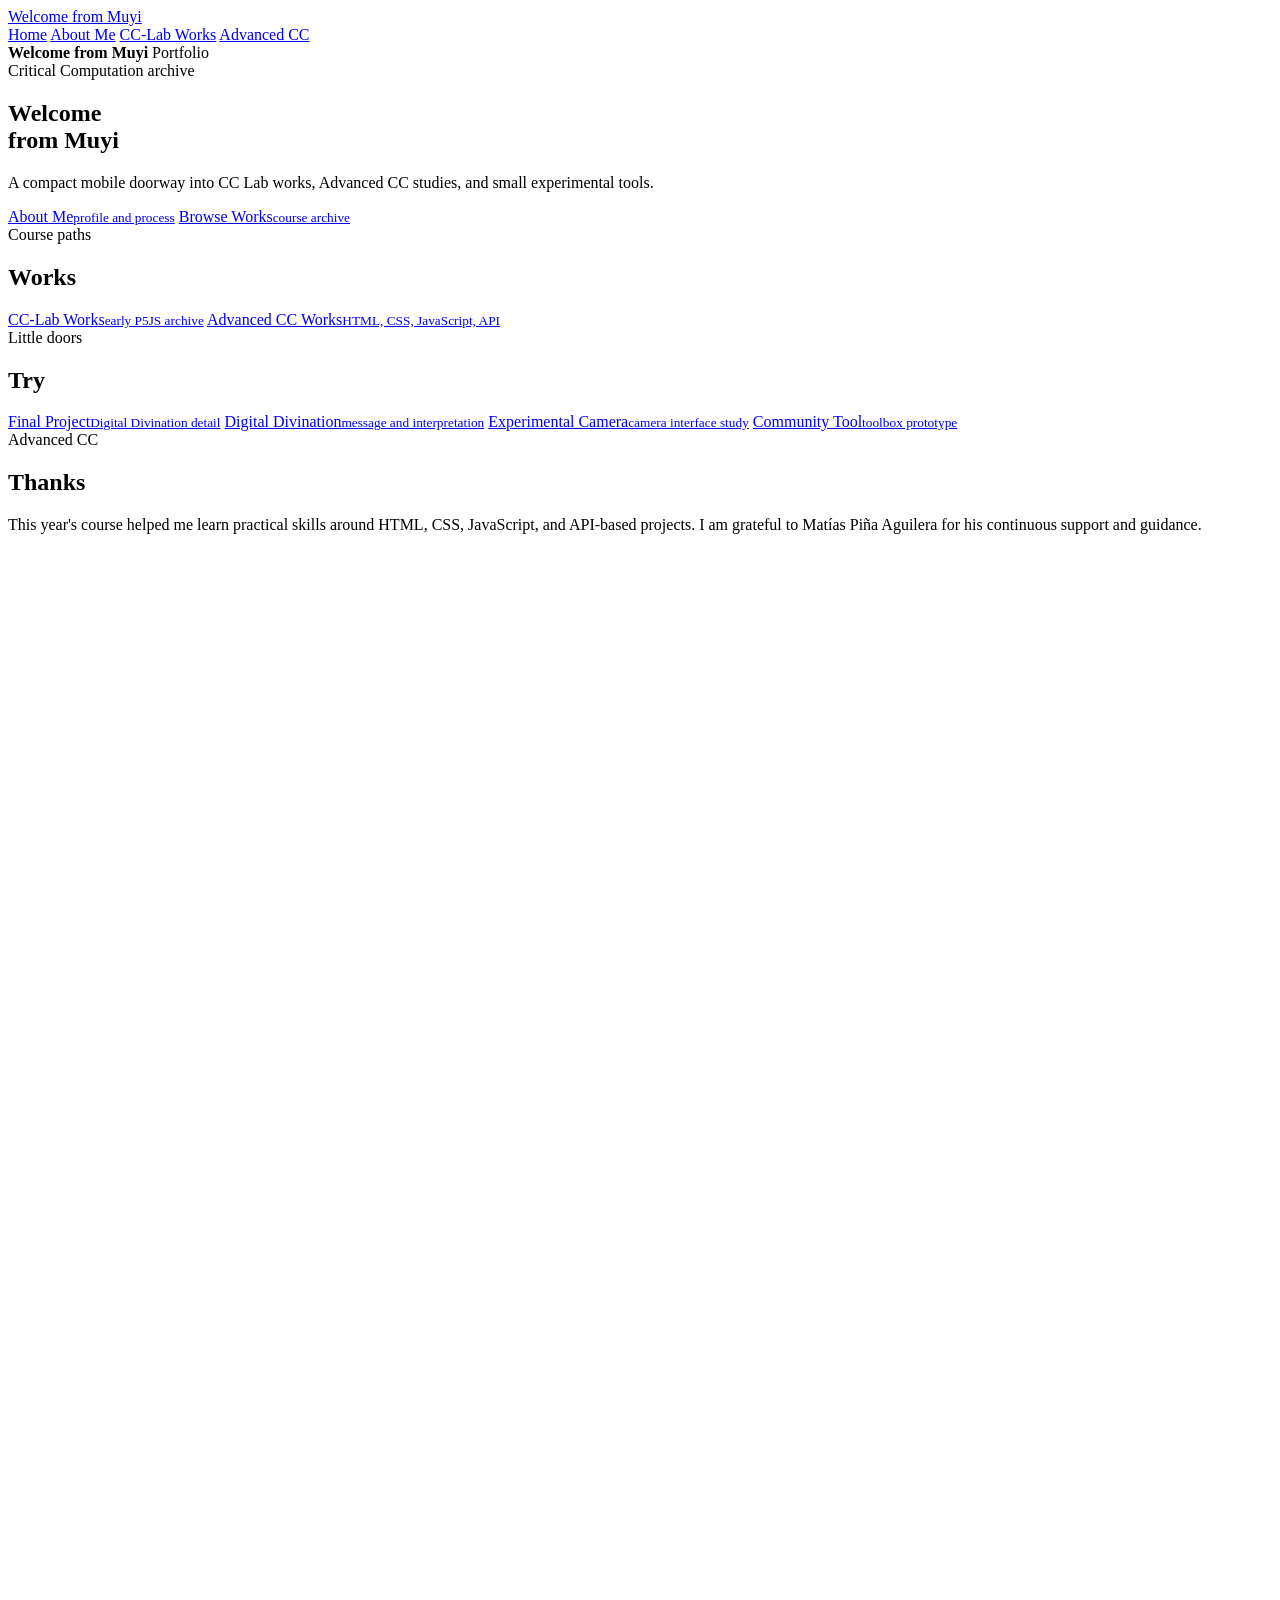
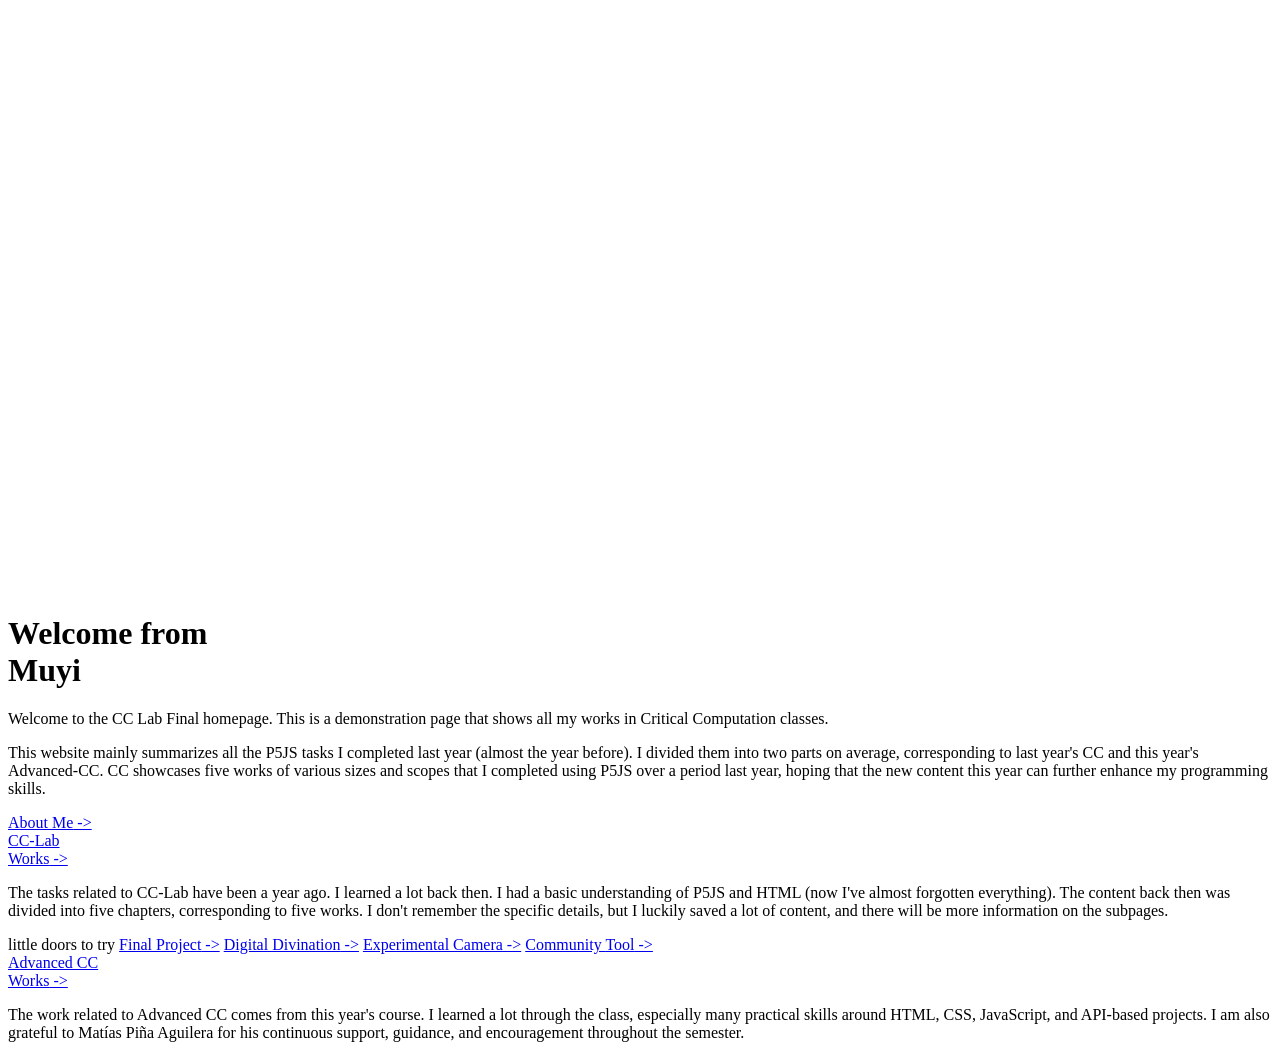
==== index.html @ 3d46e704 "Rename the site to Welcome from Muyi and add Markdown docs The portfolio is now named Welcome from M" ====
<!DOCTYPE html>
<html lang="en" class="is-loading">
<head>
    <meta charset="UTF-8">
    <meta name="viewport" content="width=device-width, initial-scale=1">
    <meta name="text-scale" content="scale">
    <link rel="preload" href="RES/BradleyHandITCTT-Bold.ttf" as="font" type="font/ttf" crossorigin>
    <title>Welcome from Muyi</title>
    <link rel="stylesheet" href="style.css">
    <script src="loading-particle.js"></script>
    <script type="speculationrules">
    {
      "prefetch": [{
        "where": {
          "and": [
            { "href_matches": "/*" },
            { "not": { "selector_matches": "[target=_blank]" } }
          ]
        },
        "eagerness": "moderate"
      }]
    }
    </script>
</head>
<body>
    <header class="topbar">
        <a class="brand" href="#">Welcome from Muyi</a>
        <nav class="nav" aria-label="Main navigation">
            <a href="#" aria-current="page">Home</a>
            <a href="About%20Me%20Page/about.html">About Me</a>
            <a href="CC-Lab%20Pages/cc-lab.html">CC-Lab Works</a>
            <a href="Advanced%20CC%20Pages/advanced-cc.html">Advanced CC</a>
        </nav>
    </header>

    <main>
    <div class="mobile-home">
        <header class="mobile-bar">
            <strong class="mobile-brand">Welcome from Muyi</strong>
            <span>Portfolio</span>
        </header>

        <div class="mobile-stack">
            <section class="mobile-panel hero">
                <div>
                    <span class="mobile-kicker">Critical Computation archive</span>
                    <h1><span class="outline">Welcome</span><br>from Muyi</h1>
                </div>
                <p>A compact mobile doorway into CC Lab works, Advanced CC studies, and small experimental tools.</p>
                <div class="mobile-actions">
                    <a class="mobile-link" href="About%20Me%20Page/about.html"><span>About Me<small>profile and process</small></span></a>
                    <a class="mobile-link" href="Advanced%20CC%20Pages/advanced-cc.html"><span>Browse Works<small>course archive</small></span></a>
                </div>
            </section>

            <section class="mobile-card">
                <span class="mobile-eyebrow">Course paths</span>
                <h2>Works</h2>
                <div class="mobile-grid">
                    <a class="mobile-link" href="CC-Lab%20Pages/cc-lab.html"><span>CC-Lab Works<small>early P5JS archive</small></span></a>
                    <a class="mobile-link" href="Advanced%20CC%20Pages/advanced-cc.html"><span>Advanced CC Works<small>HTML, CSS, JavaScript, API</small></span></a>
                </div>
            </section>

            <section class="mobile-card alt">
                <span class="mobile-eyebrow">Little doors</span>
                <h2>Try</h2>
                <div class="mobile-grid">
                    <a class="mobile-link" href="Advanced%20CC%20Pages/Digital%20Divination/digital-divination.html"><span>Final Project<small>Digital Divination detail</small></span></a>
                    <a class="mobile-link" href="Advanced%20CC%20Pages/Digital%20Divination/digital-divination.html"><span>Digital Divination<small>message and interpretation</small></span></a>
                    <a class="mobile-link" href="Advanced%20CC%20Pages/Experimental%20Camera/experimental-camera.html"><span>Experimental Camera<small>camera interface study</small></span></a>
                    <a class="mobile-link" href="Advanced%20CC%20Pages/Community%20Tool/community-tool.html"><span>Community Tool<small>toolbox prototype</small></span></a>
                </div>
            </section>

            <section class="mobile-card note">
                <span class="mobile-eyebrow">Advanced CC</span>
                <h2>Thanks</h2>
                <p>This year's course helped me learn practical skills around HTML, CSS, JavaScript, and API-based projects. I am grateful to Matías Piña Aguilera for his continuous support and guidance.</p>
            </section>
        </div>
    </div>

    <picture class="hero-art">
        <!-- The artwork is hidden on the mobile layout, so skip the download there. -->
        <source media="(max-width: 47.5em)" srcset="[data-uri]">
        <source type="image/webp" srcset="RES/Drawing-2200.webp 2200w, RES/Drawing.webp 4391w" sizes="100vw">
        <img class="drawing" src="RES/Drawing.png" alt="" width="4391" height="9639" fetchpriority="high">
    </picture>

    <div class="text1">
        <h1><span class="outline">Welcome from</span><br>Muyi</h1>
        <p>Welcome to the CC Lab Final homepage. This is a demonstration page that shows all my works in Critical Computation classes.</p>
        <p>This website mainly summarizes all the P5JS tasks I completed last year (almost the year before). I divided them into two parts on average, corresponding to last year's CC and this year's Advanced-CC. CC showcases five works of various sizes and scopes that I completed using P5JS over a period last year, hoping that the new content this year can further enhance my programming skills.</p>
        <a class="about-link text-route" href="About%20Me%20Page/about.html">About <u>Me</u> -></a>
    </div>

    <div class="text2">
        <a class="text-route" href="CC-Lab%20Pages/cc-lab.html">CC-Lab<br><u>Works</u> -></a>
        <p>The tasks related to CC-Lab have been a year ago. I learned a lot back then. I had a basic understanding of P5JS and HTML (now I've almost forgotten everything). The content back then was divided into five chapters, corresponding to five works. I don't remember the specific details, but I luckily saved a lot of content, and there will be more information on the subpages.</p>
    </div>

    <div class="quick-entry" aria-label="Quick project entries">
        <span class="quick-note">little doors to try</span>
        <a href="Advanced%20CC%20Pages/Digital%20Divination/digital-divination.html">Final <u>Project</u> -></a>
        <a href="Advanced%20CC%20Pages/Digital%20Divination/digital-divination.html">Digital <u>Divination</u> -></a>
        <a href="Advanced%20CC%20Pages/Experimental%20Camera/experimental-camera.html">Experimental <u>Camera</u> -></a>
        <a href="Advanced%20CC%20Pages/Community%20Tool/community-tool.html">Community <u>Tool</u> -></a>
    </div>

    <div class="text3">
        <a class="title text-route" href="Advanced%20CC%20Pages/advanced-cc.html">Advanced CC<br><u>Works</u> -></a>
        <p>The work related to Advanced CC comes from this year's course. I learned a lot through the class, especially many practical skills around HTML, CSS, JavaScript, and API-based projects. I am also grateful to Matías Piña Aguilera for his continuous support, guidance, and encouragement throughout the semester.</p>
    </div>

    </main>
    <script>
        (() => {
            const root = document.documentElement;
            const hero = document.querySelector(".drawing");

            // Wait for the hero artwork the browser actually picked (WebP or PNG).
            const heroReady = !hero || hero.complete
                ? Promise.resolve()
                : new Promise(resolve => {
                    hero.addEventListener("load", resolve, { once: true });
                    hero.addEventListener("error", resolve, { once: true });
                });

            const fontReady = document.fonts ? document.fonts.ready.catch(() => {}) : Promise.resolve();
            const pageReady = new Promise(resolve => {
                if (document.readyState === "complete") {
                    resolve();
                } else {
                    window.addEventListener("load", resolve, { once: true });
                }
            });
            const minimumHold = new Promise(resolve => setTimeout(resolve, 1200));
            const maxHold = new Promise(resolve => setTimeout(resolve, 4200));
            const ready = Promise.all([heroReady, fontReady, pageReady, minimumHold]);

            Promise.race([ready, maxHold]).then(() => {
                requestAnimationFrame(() => {
                    if (window.finishLoadingScreen) {
                        window.finishLoadingScreen();
                    } else {
                        root.classList.remove("is-loading");
                        root.classList.add("is-ready");
                    }
                });
            });

        })();
    </script>
</body>
</html>
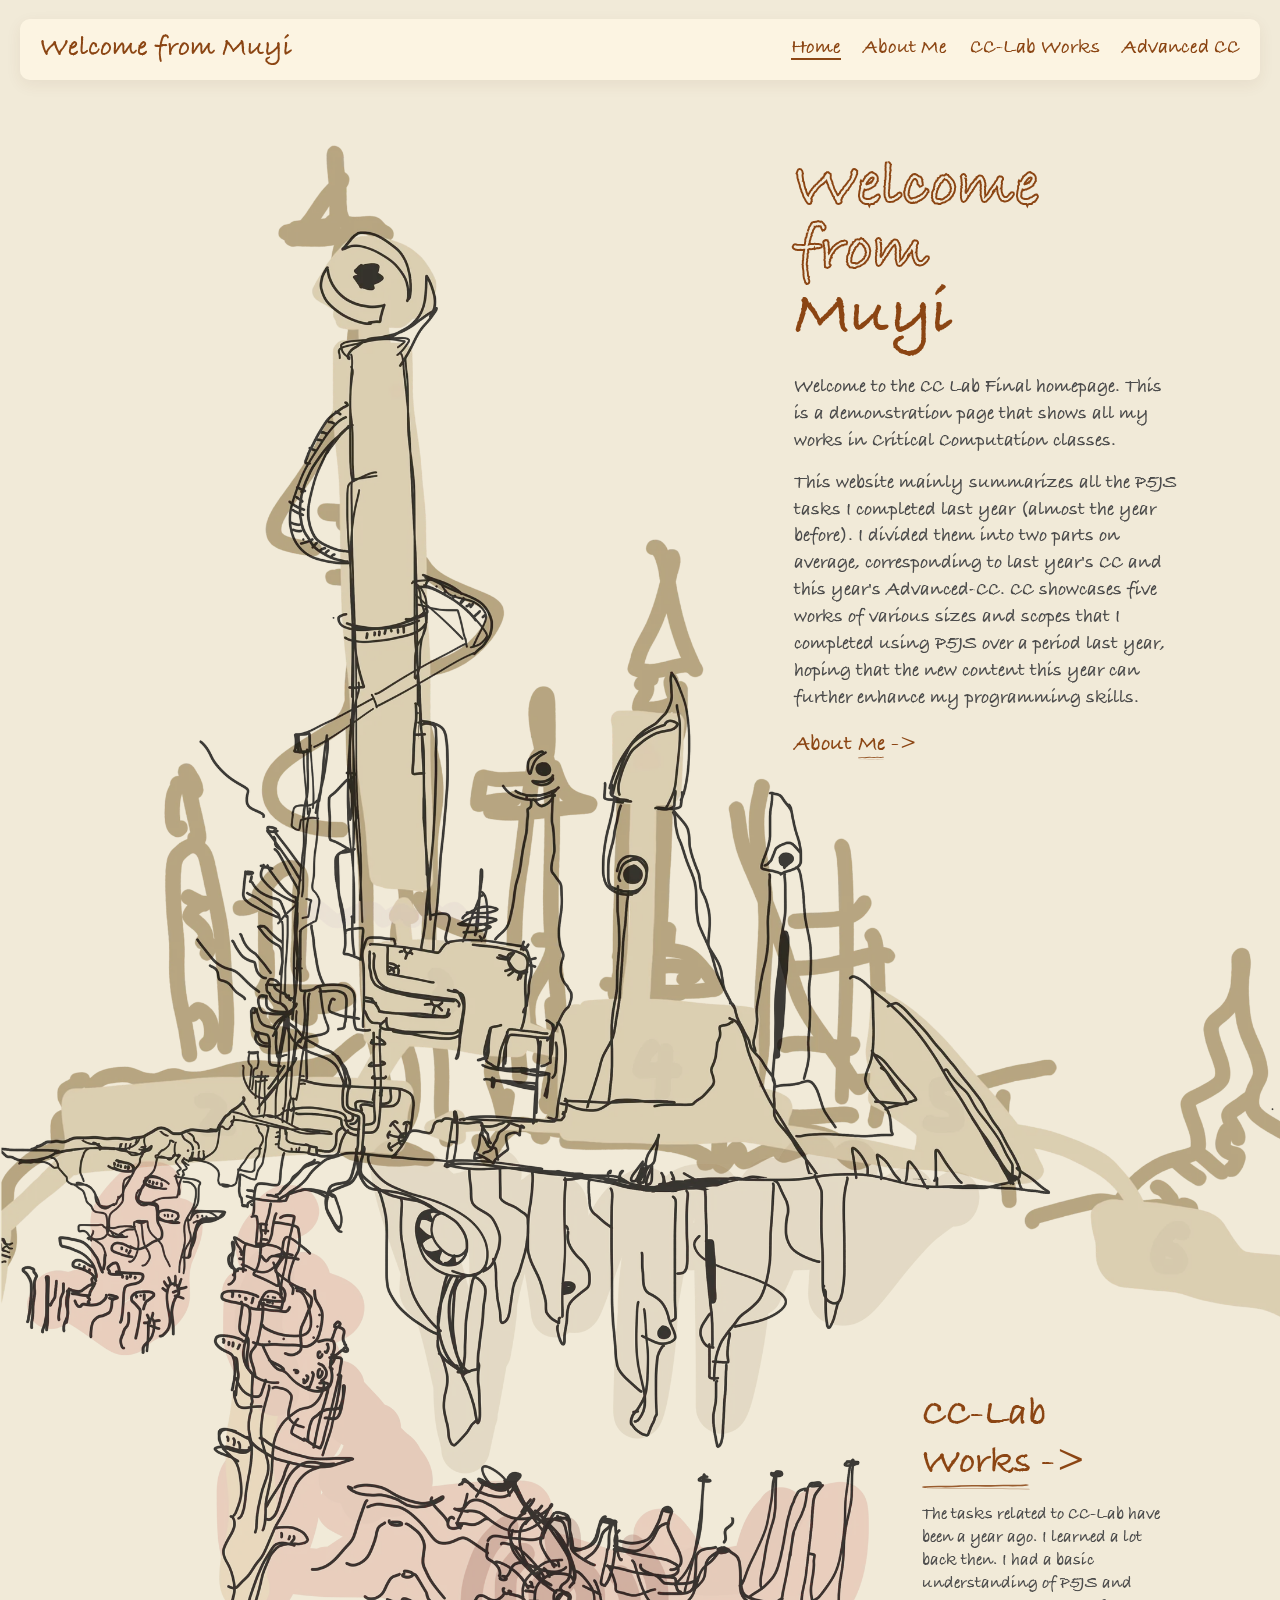
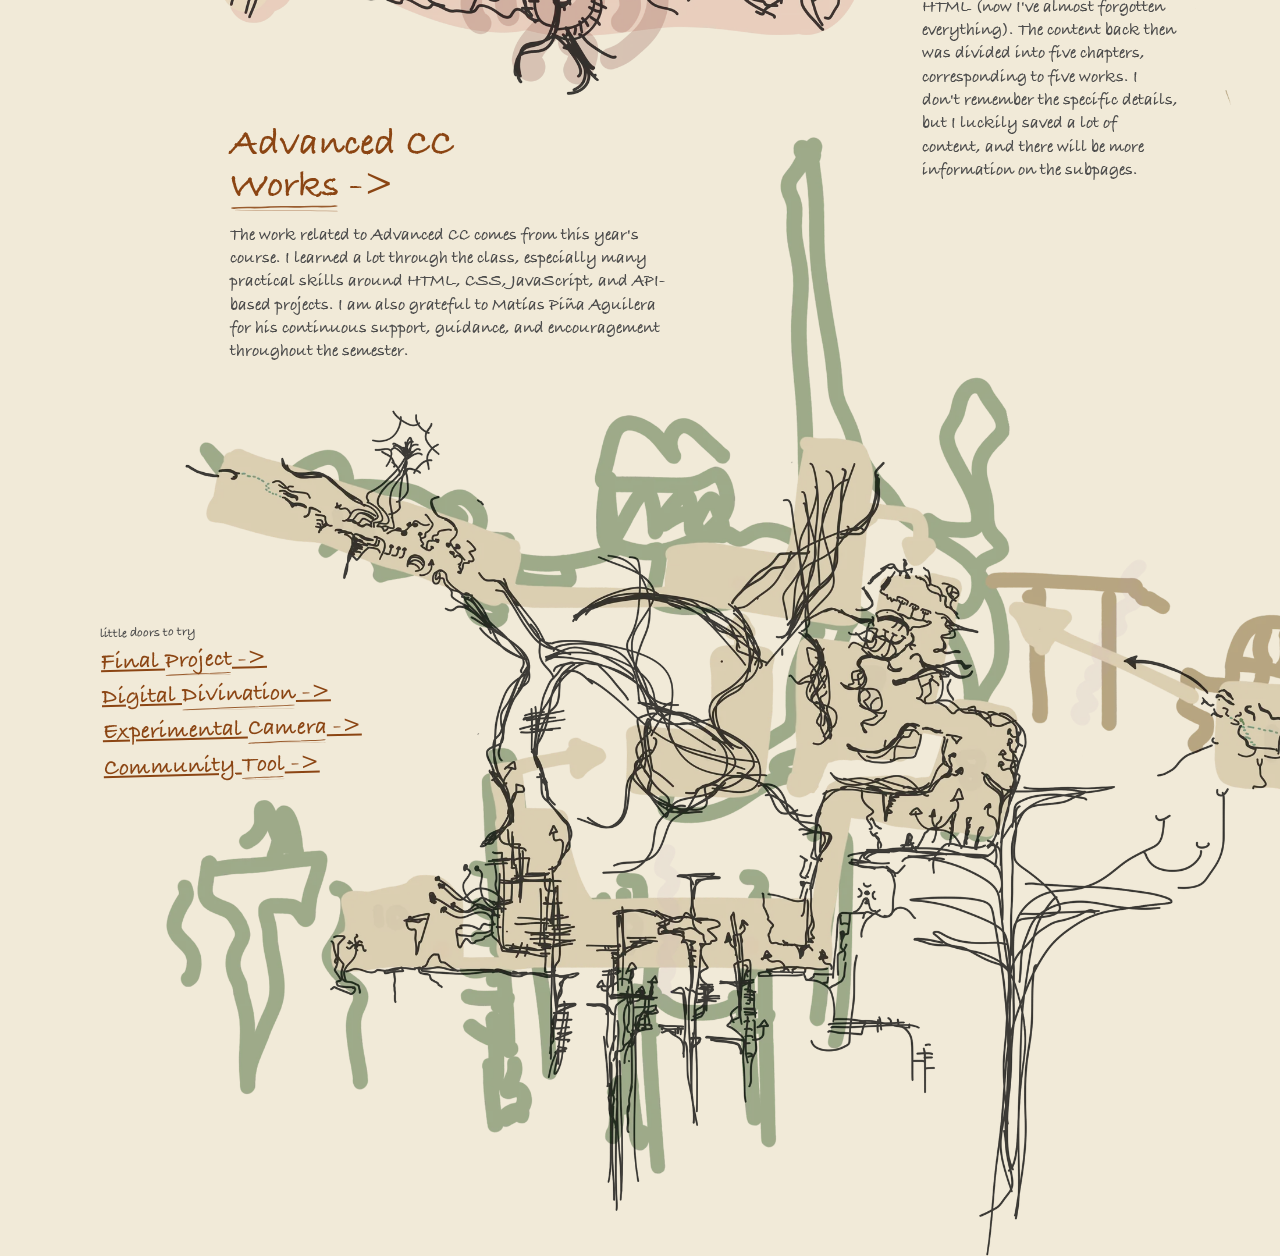
==== commit 465f141d: "Group shared assets and merge duplicated styles and scripts - Move fonts, images, the loader and hom" ====
--- a/index.html
+++ b/index.html
@@ -4,10 +4,10 @@
     <meta charset="UTF-8">
     <meta name="viewport" content="width=device-width, initial-scale=1">
     <meta name="text-scale" content="scale">
-    <link rel="preload" href="RES/BradleyHandITCTT-Bold.ttf" as="font" type="font/ttf" crossorigin>
+    <link rel="preload" href="assets/fonts/BradleyHandITCTT-Bold.ttf" as="font" type="font/ttf" crossorigin>
     <title>Welcome from Muyi</title>
-    <link rel="stylesheet" href="style.css">
-    <script src="loading-particle.js"></script>
+    <link rel="stylesheet" href="assets/css/home.css">
+    <script src="assets/js/loader.js"></script>
     <script type="speculationrules">
     {
       "prefetch": [{
@@ -84,8 +84,8 @@
     <picture class="hero-art">
         <!-- The artwork is hidden on the mobile layout, so skip the download there. -->
         <source media="(max-width: 47.5em)" srcset="[data-uri]">
-        <source type="image/webp" srcset="RES/Drawing-2200.webp 2200w, RES/Drawing.webp 4391w" sizes="100vw">
-        <img class="drawing" src="RES/Drawing.png" alt="" width="4391" height="9639" fetchpriority="high">
+        <source type="image/webp" srcset="assets/images/drawing-2200.webp 2200w, assets/images/drawing.webp 4391w" sizes="100vw">
+        <img class="drawing" src="assets/images/drawing.png" alt="" width="4391" height="9639" fetchpriority="high">
     </picture>
 
     <div class="text1">
@@ -114,43 +114,5 @@
     </div>
 
     </main>
-    <script>
-        (() => {
-            const root = document.documentElement;
-            const hero = document.querySelector(".drawing");
-
-            // Wait for the hero artwork the browser actually picked (WebP or PNG).
-            const heroReady = !hero || hero.complete
-                ? Promise.resolve()
-                : new Promise(resolve => {
-                    hero.addEventListener("load", resolve, { once: true });
-                    hero.addEventListener("error", resolve, { once: true });
-                });
-
-            const fontReady = document.fonts ? document.fonts.ready.catch(() => {}) : Promise.resolve();
-            const pageReady = new Promise(resolve => {
-                if (document.readyState === "complete") {
-                    resolve();
-                } else {
-                    window.addEventListener("load", resolve, { once: true });
-                }
-            });
-            const minimumHold = new Promise(resolve => setTimeout(resolve, 1200));
-            const maxHold = new Promise(resolve => setTimeout(resolve, 4200));
-            const ready = Promise.all([heroReady, fontReady, pageReady, minimumHold]);
-
-            Promise.race([ready, maxHold]).then(() => {
-                requestAnimationFrame(() => {
-                    if (window.finishLoadingScreen) {
-                        window.finishLoadingScreen();
-                    } else {
-                        root.classList.remove("is-loading");
-                        root.classList.add("is-ready");
-                    }
-                });
-            });
-
-        })();
-    </script>
 </body>
 </html>
--- a/assets/css/home.css
+++ b/assets/css/home.css
@@ -0,0 +1,521 @@
+@font-face { font-family: 'Bradley Hand'; src: url('../fonts/BradleyHandITCTT-Bold.ttf'); }
+
+* { box-sizing: border-box; }
+
+html {
+    background: #f1ead8;
+}
+
+html.is-loading { background: #f1ead8; }
+
+html.is-loading::before {
+    content: none;
+    position: fixed;
+    inset: 0;
+    z-index: 9998;
+    background: transparent;
+    pointer-events: none;
+}
+
+html.is-loading::after {
+    content: none;
+    position: fixed;
+    left: 50%;
+    top: 50%;
+    z-index: 9999;
+    transform: translate(-50%, -50%);
+    color: #8B4513;
+    font: 18px ui-monospace, SFMono-Regular, Menlo, Consolas, monospace;
+}
+
+:root { --top-space: clamp(42px, 3.6vw, 64px); }
+
+body {
+    position: relative;
+    margin: 0;
+    font-family: 'Bradley Hand', cursive;
+    font-size-adjust: from-font;
+    overflow-wrap: anywhere;
+    background: transparent;
+    color: #4a4a4a;
+}
+
+html.is-loading body {
+    overflow: hidden;
+    visibility: visible;
+    opacity: 1;
+    transform: none;
+    animation: none;
+}
+
+.topbar {
+    position: fixed;
+    top: clamp(16px, 2.083vh, 28px);
+    left: 50%;
+    z-index: 10;
+    width: calc(100% - clamp(32px, 3.125vw, 96px));
+    min-height: clamp(52px, 6.77vh, 76px);
+    transform: translateX(-50%);
+    display: flex;
+    align-items: center;
+    justify-content: space-between;
+    gap: clamp(18px, 1.76vw, 34px);
+    padding: clamp(10px, 1.3vh, 18px) clamp(16px, 1.56vw, 32px);
+    border-radius: clamp(8px, 0.78vw, 14px);
+    background: rgba(255, 248, 229, 0.76);
+    box-shadow: 0 clamp(4px, 0.52vh, 8px) clamp(14px, 1.82vh, 24px) rgba(95, 58, 25, 0.07);
+    backdrop-filter: blur(8px);
+    opacity: 0;
+    animation: layerInTop 700ms ease-out 950ms forwards;
+}
+
+.topbar .brand,
+.topbar .nav a,
+.topbar .nav button {
+    display: block;
+    margin: 0;
+    padding: 0;
+    border: 0;
+    color: #8B4513;
+    background: none;
+    font: inherit;
+    line-height: 1;
+    text-align: left;
+    text-decoration: none;
+    white-space: nowrap;
+    cursor: pointer;
+}
+
+.topbar .brand { font-size: clamp(1.375rem, 2.15vw, 2.25rem); }
+
+.topbar .nav {
+    display: flex;
+    justify-content: flex-end;
+    align-items: center;
+    gap: clamp(18px, 1.76vw, 34px);
+    min-width: 0;
+}
+
+.topbar .nav a,
+.topbar .nav button { font-size: clamp(1rem, 1.56vw, 1.625rem); }
+
+.topbar .nav a,
+.topbar .nav button {
+    background-image: linear-gradient(currentColor, currentColor);
+    background-repeat: no-repeat;
+    background-position: 100% 100%;
+    background-size: 0% 0.1em;
+    padding-bottom: 0.08em;
+    transition: background-size 320ms cubic-bezier(0.22, 0.61, 0.36, 1);
+}
+
+.topbar .nav a[aria-current="page"],
+.topbar .nav a:hover,
+.topbar .nav button:hover,
+.topbar .nav a:focus-visible,
+.topbar .nav button:focus-visible {
+    background-position: 0 100%;
+    background-size: 100% 0.1em;
+}
+
+.hero-art { display: contents; }
+
+.drawing {
+    position: relative;
+    height: auto;
+    z-index: 1;
+    display: block;
+    width: 100%;
+    margin-top: var(--top-space);
+    mix-blend-mode: multiply;
+    opacity: 0;
+    transform: translateY(18px);
+    animation: layerIn 900ms ease-out 180ms forwards;
+}
+
+.text1,
+.text2,
+.text3,
+.quick-entry {
+    position: absolute;
+    z-index: 2;
+    background: transparent;
+    box-shadow: none;
+    opacity: 0;
+    transform: translateY(12px);
+    animation: layerIn 720ms ease-out 780ms forwards;
+}
+
+.text1 { top: calc(var(--top-space) + 5vw); right: 8%; width: 30%; }
+.text2 { top: 105vw; right: 8%; width: 20%; }
+.text3 { top: 131vw; left: 18%; width: 34%; }
+.quick-entry { top: 170vw; left: 8%; width: 25%; transform: rotate(-1.5deg) translateY(12px); }
+
+html.is-loading .topbar,
+html.is-loading .drawing,
+html.is-loading .text1,
+html.is-loading .text2,
+html.is-loading .text3,
+html.is-loading .quick-entry {
+    visibility: hidden;
+    opacity: 0;
+    animation: none;
+}
+
+h1 {
+    margin: 0 0 2vw 0;
+    color: #8B4513;
+    font-size: clamp(2.4rem, 5vw, 6rem);
+    line-height: 1;
+    font-weight: 700;
+}
+
+.outline {
+    color: transparent;
+    -webkit-text-stroke: 0.15vw #8B4513;
+    text-stroke: 0.15vw #8B4513;
+}
+
+p {
+    margin: 0 0 1.2vw 0;
+    color: #4a4a4a;
+    font-size: clamp(0.72rem, 1.5vw, 1.8rem);
+    line-height: 1.4;
+}
+
+.text-route {
+    display: block;
+    margin: 0 0 1.2vw 0;
+    padding: 0;
+    border: 0;
+    background: none;
+    color: #8B4513;
+    font: inherit;
+    font-size: clamp(1.44rem, 3vw, 3.6rem);
+    line-height: normal;
+    text-align: left;
+    text-decoration: none;
+    cursor: pointer;
+}
+
+.text2 a,
+.text2 .text-route { font-size: clamp(1.44rem, 3vw, 3.6rem); }
+.text2 p,
+.text3 p { font-size: clamp(0.624rem, 1.3vw, 1.56rem); }
+
+.title {
+    display: block;
+    margin: 0 0 1.2vw 0;
+    color: #8B4513;
+    font-size: clamp(1.44rem, 3vw, 3.6rem);
+    line-height: 1.1;
+}
+
+.about-link {
+    margin-top: 1.5vw;
+    font-size: clamp(0.816rem, 1.7vw, 2.04rem);
+}
+
+.text-route u,
+.quick-entry u {
+    position: relative;
+    display: inline-block;
+    padding-bottom: 0.03em;
+    text-decoration: none;
+    border-bottom: 0;
+}
+
+.text-route u::before,
+.text-route u::after,
+.quick-entry u::before,
+.quick-entry u::after {
+    content: "";
+    position: absolute;
+    pointer-events: none;
+    background: currentColor;
+    -webkit-mask-repeat: no-repeat;
+    -webkit-mask-position: center;
+    -webkit-mask-size: 100% 100%;
+    mask-repeat: no-repeat;
+    mask-position: center;
+    mask-size: 100% 100%;
+    transform-origin: left center;
+}
+
+.text-route u::before,
+.quick-entry u::before {
+    left: 0.02em;
+    right: 0.02em;
+    bottom: -0.05em;
+    height: 0.14em;
+    opacity: 0.86;
+    transform: rotate(-0.8deg);
+    -webkit-mask-image: url("data:image/svg+xml,%3Csvg viewBox='0 0 120 24' preserveAspectRatio='none' xmlns='http://www.w3.org/2000/svg'%3E%3Cpath d='M4 15 C16 10 27 17 40 13 C54 9 68 15 82 13 C94 11 106 17 116 12' fill='none' stroke='black' stroke-width='7.5' stroke-linecap='round' stroke-linejoin='round'/%3E%3C/svg%3E");
+    mask-image: url("data:image/svg+xml,%3Csvg viewBox='0 0 120 24' preserveAspectRatio='none' xmlns='http://www.w3.org/2000/svg'%3E%3Cpath d='M4 15 C16 10 27 17 40 13 C54 9 68 15 82 13 C94 11 106 17 116 12' fill='none' stroke='black' stroke-width='7.5' stroke-linecap='round' stroke-linejoin='round'/%3E%3C/svg%3E");
+}
+
+.text-route u::after,
+.quick-entry u::after {
+    left: 0.08em;
+    right: 0;
+    bottom: -0.08em;
+    height: 0.1em;
+    opacity: 0.42;
+    transform: rotate(0.45deg) scaleY(0.72);
+    -webkit-mask-image: url("data:image/svg+xml,%3Csvg viewBox='0 0 120 24' preserveAspectRatio='none' xmlns='http://www.w3.org/2000/svg'%3E%3Cpath d='M5 12 C21 16 33 11 47 14 C61 17 73 10 88 13 C101 16 111 12 116 15' fill='none' stroke='black' stroke-width='5.8' stroke-linecap='round' stroke-linejoin='round'/%3E%3C/svg%3E");
+    mask-image: url("data:image/svg+xml,%3Csvg viewBox='0 0 120 24' preserveAspectRatio='none' xmlns='http://www.w3.org/2000/svg'%3E%3Cpath d='M5 12 C21 16 33 11 47 14 C61 17 73 10 88 13 C101 16 111 12 116 15' fill='none' stroke='black' stroke-width='5.8' stroke-linecap='round' stroke-linejoin='round'/%3E%3C/svg%3E");
+}
+
+.quick-note {
+    display: block;
+    margin: 0 0 0.7vw 0;
+    color: #4a4a4a;
+    font-size: clamp(0.504rem, 1.05vw, 1.26rem);
+    line-height: 1.2;
+}
+
+.quick-entry a {
+    display: block;
+    margin: 0 0 0.75vw 0;
+    padding: 0;
+    border: 0;
+    background: none;
+    color: #8B4513;
+    font: inherit;
+    font-size: clamp(0.888rem, 1.85vw, 2.22rem);
+    line-height: 1.05;
+    text-align: left;
+    cursor: pointer;
+}
+
+.mobile-home { display: none; }
+
+@keyframes layerIn {
+    from { opacity: 0; transform: translateY(18px); }
+    to { opacity: 1; transform: translateY(0); }
+}
+
+@keyframes layerInTop {
+    from { opacity: 0; transform: translate(-50%, -12px); }
+    to { opacity: 1; transform: translate(-50%, 0); }
+}
+
+@media (prefers-reduced-motion: reduce) {
+    .topbar,
+    .drawing,
+    .text1,
+    .text2,
+    .text3,
+    .quick-entry,
+    .mobile-home {
+        opacity: 1;
+        transform: none;
+        animation: none;
+    }
+
+    .topbar { transform: translateX(-50%); }
+}
+
+@media (max-width: 47.5em) {
+    :root {
+        --mobile-ink: #2f2b27;
+        --mobile-muted: #6d655d;
+        --mobile-line: rgba(62, 44, 30, 0.16);
+        --mobile-paper: rgba(255, 252, 242, 0.8);
+        --mobile-rust: #8B4513;
+        --mobile-green: #68775f;
+        --mobile-blue: #526d80;
+    }
+
+    html {
+        background-size: 165% auto;
+    }
+
+    .topbar,
+    .drawing,
+    .text1,
+    .text2,
+    .text3,
+    .quick-entry { display: none; }
+
+    .mobile-home {
+        display: block;
+        min-height: 100dvh;
+        padding: 14px 14px 32px;
+        color: var(--mobile-ink);
+        opacity: 0;
+        transform: translateY(18px);
+        animation: layerIn 720ms ease-out 260ms forwards;
+    }
+
+    html.is-loading .mobile-home {
+        visibility: hidden;
+        opacity: 0;
+        animation: none;
+    }
+
+    .mobile-bar {
+        position: sticky;
+        top: 10px;
+        z-index: 6;
+        display: grid;
+        grid-template-columns: 1fr auto;
+        align-items: center;
+        gap: 12px;
+        min-height: 54px;
+        margin-bottom: 14px;
+        padding: 10px 12px;
+        border: 1px solid rgba(139, 69, 19, 0.22);
+        border-radius: 8px;
+        background: rgba(255, 250, 238, 0.84);
+        box-shadow: 0 8px 28px rgba(80, 50, 22, 0.12);
+        backdrop-filter: blur(10px);
+    }
+
+    .mobile-brand {
+        margin: 0;
+        color: var(--mobile-rust);
+        font-size: 1.5rem;
+        line-height: 1;
+        white-space: nowrap;
+    }
+
+    .mobile-bar span,
+    .mobile-link small,
+    .mobile-kicker,
+    .mobile-eyebrow {
+        font-family: ui-monospace, SFMono-Regular, Menlo, Consolas, monospace;
+        text-transform: uppercase;
+    }
+
+    .mobile-bar span {
+        color: var(--mobile-muted);
+        font-size: 0.6875rem;
+        line-height: 1;
+    }
+
+    .mobile-stack {
+        display: grid;
+        gap: 14px;
+    }
+
+    .mobile-panel,
+    .mobile-card {
+        border: 1px solid var(--mobile-line);
+        border-radius: 8px;
+        background: var(--mobile-paper);
+        box-shadow: 0 16px 42px rgba(65, 47, 30, 0.12);
+        backdrop-filter: blur(8px);
+    }
+
+    .mobile-panel {
+        display: grid;
+        gap: 18px;
+        padding: 20px;
+    }
+
+    .mobile-panel.hero {
+        min-height: 410px;
+        align-content: space-between;
+    }
+
+    .mobile-home h1 {
+        margin: 0;
+        color: var(--mobile-rust);
+        font-size: clamp(3.75rem, 18vw, 5.75rem);
+        line-height: 0.86;
+    }
+
+    .mobile-home .outline {
+        color: transparent;
+        -webkit-text-stroke: 1.1px var(--mobile-rust);
+        text-stroke: 1.1px var(--mobile-rust);
+    }
+
+    .mobile-home p {
+        margin: 0;
+        color: var(--mobile-muted);
+        font-size: 1.0625rem;
+        line-height: 1.42;
+    }
+
+    .mobile-kicker,
+    .mobile-eyebrow {
+        color: var(--mobile-blue);
+        font-size: 0.6875rem;
+        line-height: 1.2;
+    }
+
+    .mobile-actions,
+    .mobile-grid {
+        display: grid;
+        gap: 10px;
+    }
+
+    .mobile-link {
+        display: grid;
+        grid-template-columns: 1fr auto;
+        align-items: center;
+        gap: 12px;
+        min-height: 58px;
+        margin: 0;
+        padding: 12px 13px;
+        border: 1px solid var(--mobile-line);
+        border-radius: 8px;
+        background: rgba(255, 255, 255, 0.36);
+        color: var(--mobile-rust);
+        font: inherit;
+        font-size: 1.5rem;
+        line-height: 1;
+        text-align: left;
+        text-decoration: none;
+        cursor: pointer;
+    }
+
+    .mobile-link small {
+        display: block;
+        margin-top: 5px;
+        color: var(--mobile-muted);
+        font-size: 0.625rem;
+        line-height: 1.2;
+    }
+
+    .mobile-link::after {
+        content: "->";
+        color: currentColor;
+        font-size: 1.25rem;
+    }
+
+    .mobile-card {
+        display: grid;
+        gap: 12px;
+        padding: 16px;
+    }
+
+    .mobile-card h2 {
+        margin: 0;
+        color: var(--mobile-rust);
+        font-size: 2.125rem;
+        line-height: 1;
+    }
+
+    .mobile-card p { font-size: 1rem; }
+    .mobile-card.alt h2 { color: var(--mobile-green); }
+    .mobile-card.note { border-color: rgba(82, 109, 128, 0.2); }
+    .mobile-card.note h2 { color: var(--mobile-blue); }
+}
+
+h1,
+h2,
+h3 { text-wrap: balance; }
+
+p { text-wrap: pretty; }
+
+@media (prefers-reduced-motion: reduce) {
+    .topbar .nav a,
+    .topbar .nav button,
+    .card h2 a,
+    .card h2 button,
+    .card h3 a,
+    .sketch-load { transition: none; }
+}
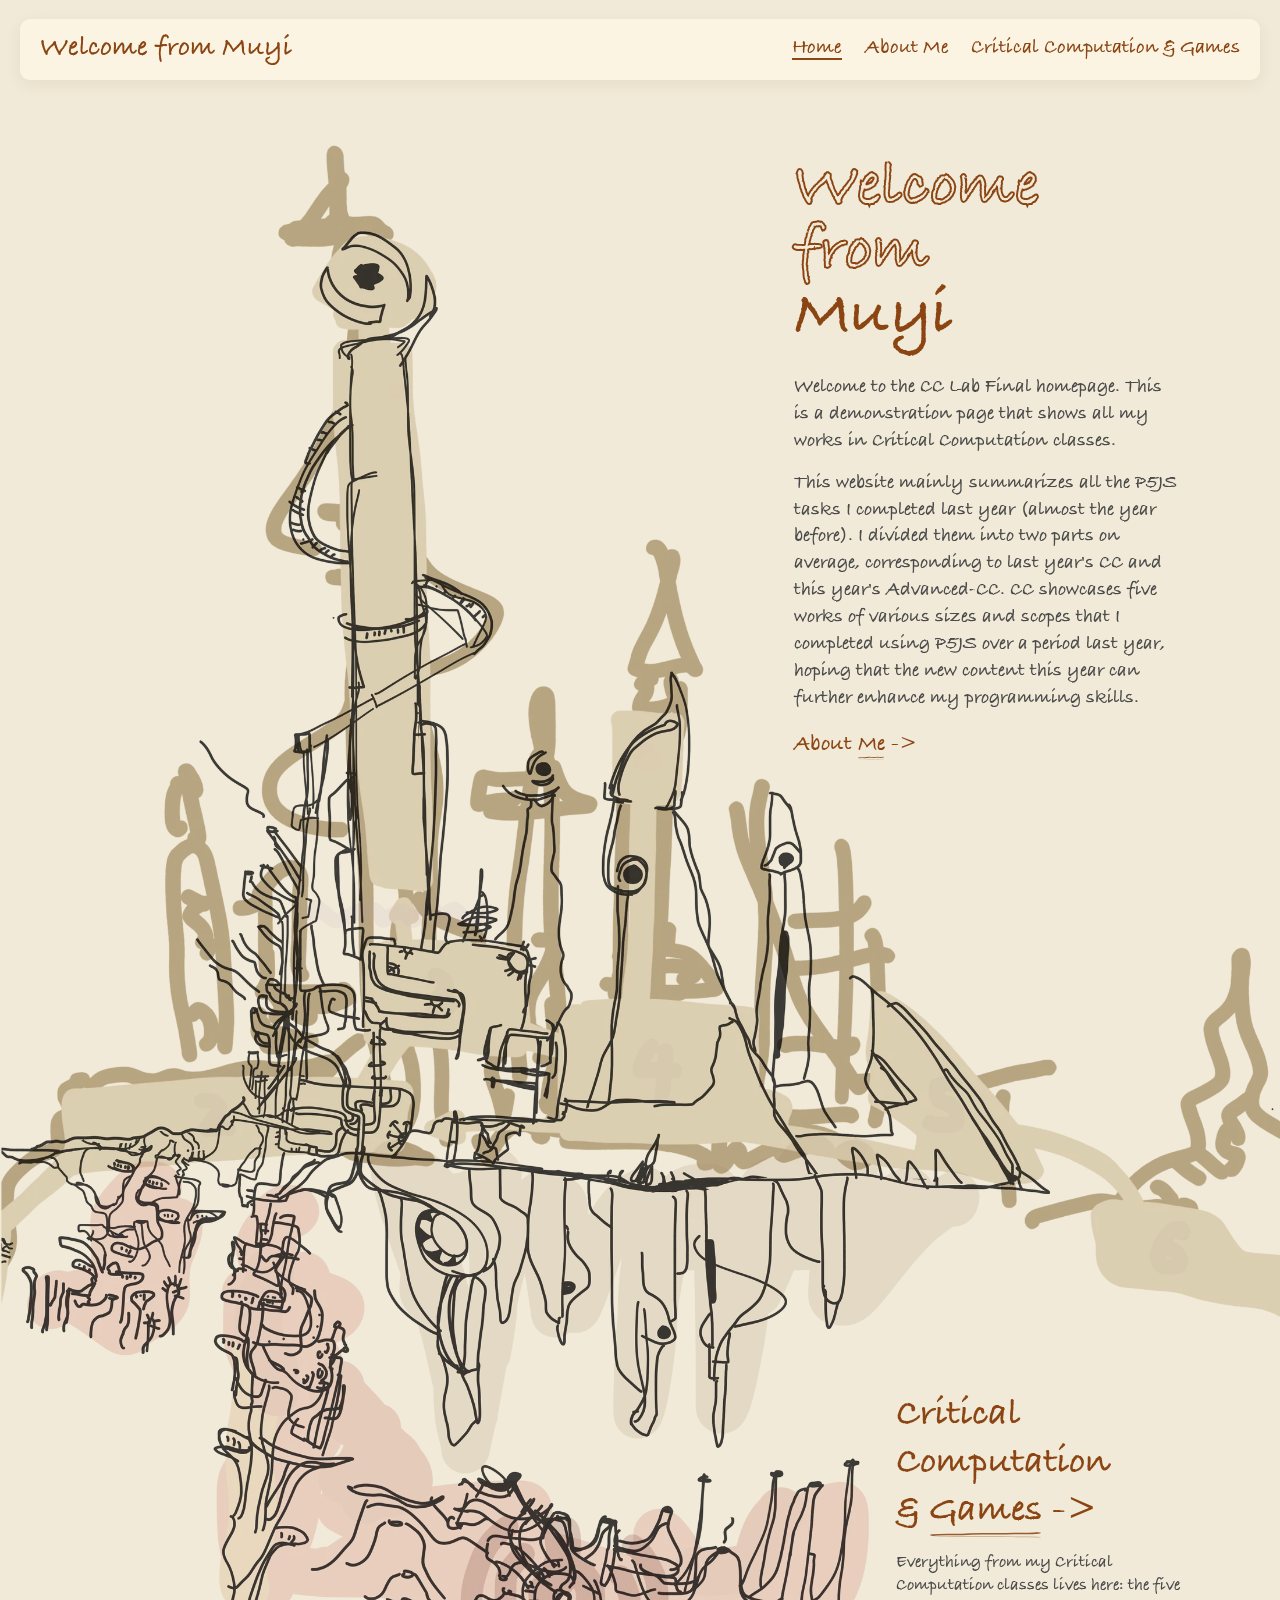
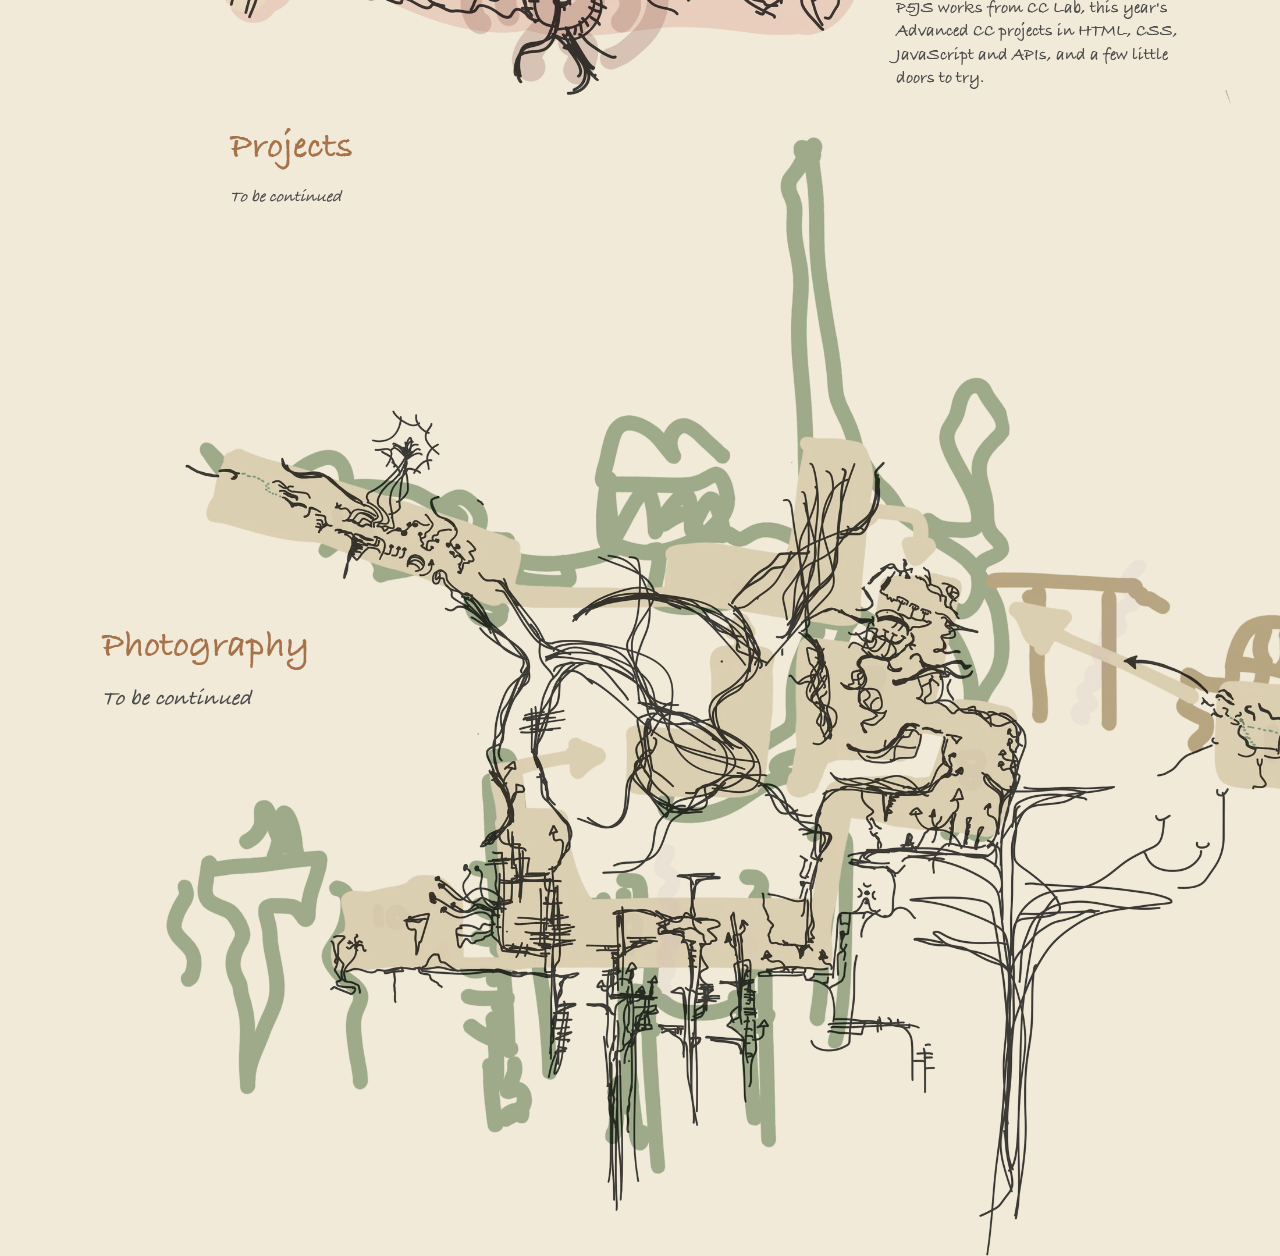
==== commit 9448d883: "Restructure the home page into three sections - Home now shows Critical Computation & Games, Project" ====
--- a/index.html
+++ b/index.html
@@ -28,8 +28,7 @@
         <nav class="nav" aria-label="Main navigation">
             <a href="#" aria-current="page">Home</a>
             <a href="About%20Me%20Page/about.html">About Me</a>
-            <a href="CC-Lab%20Pages/cc-lab.html">CC-Lab Works</a>
-            <a href="Advanced%20CC%20Pages/advanced-cc.html">Advanced CC</a>
+            <a href="Critical%20Computation%20Pages/critical-computation.html">Critical Computation &amp; Games</a>
         </nav>
     </header>
 
@@ -46,31 +45,30 @@
                     <span class="mobile-kicker">Critical Computation archive</span>
                     <h1><span class="outline">Welcome</span><br>from Muyi</h1>
                 </div>
-                <p>A compact mobile doorway into CC Lab works, Advanced CC studies, and small experimental tools.</p>
+                <p>A compact mobile doorway into my work: critical computation and games, with projects and photography on the way.</p>
                 <div class="mobile-actions">
                     <a class="mobile-link" href="About%20Me%20Page/about.html"><span>About Me<small>profile and process</small></span></a>
-                    <a class="mobile-link" href="Advanced%20CC%20Pages/advanced-cc.html"><span>Browse Works<small>course archive</small></span></a>
                 </div>
             </section>
 
             <section class="mobile-card">
-                <span class="mobile-eyebrow">Course paths</span>
-                <h2>Works</h2>
+                <span class="mobile-eyebrow">Section 01</span>
+                <h2>Critical Computation &amp; Games</h2>
                 <div class="mobile-grid">
-                    <a class="mobile-link" href="CC-Lab%20Pages/cc-lab.html"><span>CC-Lab Works<small>early P5JS archive</small></span></a>
-                    <a class="mobile-link" href="Advanced%20CC%20Pages/advanced-cc.html"><span>Advanced CC Works<small>HTML, CSS, JavaScript, API</small></span></a>
+                    <a class="mobile-link" href="Critical%20Computation%20Pages/critical-computation.html"><span>Enter<small>CC Lab, Advanced CC, little doors</small></span></a>
                 </div>
             </section>
 
             <section class="mobile-card alt">
-                <span class="mobile-eyebrow">Little doors</span>
-                <h2>Try</h2>
-                <div class="mobile-grid">
-                    <a class="mobile-link" href="Advanced%20CC%20Pages/Digital%20Divination/digital-divination.html"><span>Final Project<small>Digital Divination detail</small></span></a>
-                    <a class="mobile-link" href="Advanced%20CC%20Pages/Digital%20Divination/digital-divination.html"><span>Digital Divination<small>message and interpretation</small></span></a>
-                    <a class="mobile-link" href="Advanced%20CC%20Pages/Experimental%20Camera/experimental-camera.html"><span>Experimental Camera<small>camera interface study</small></span></a>
-                    <a class="mobile-link" href="Advanced%20CC%20Pages/Community%20Tool/community-tool.html"><span>Community Tool<small>toolbox prototype</small></span></a>
-                </div>
+                <span class="mobile-eyebrow">Section 02</span>
+                <h2>Projects</h2>
+                <p class="mobile-pending">To be continued</p>
+            </section>
+
+            <section class="mobile-card alt">
+                <span class="mobile-eyebrow">Section 03</span>
+                <h2>Photography</h2>
+                <p class="mobile-pending">To be continued</p>
             </section>
 
             <section class="mobile-card note">
@@ -95,23 +93,20 @@
         <a class="about-link text-route" href="About%20Me%20Page/about.html">About <u>Me</u> -></a>
     </div>
 
-    <div class="text2">
-        <a class="text-route" href="CC-Lab%20Pages/cc-lab.html">CC-Lab<br><u>Works</u> -></a>
-        <p>The tasks related to CC-Lab have been a year ago. I learned a lot back then. I had a basic understanding of P5JS and HTML (now I've almost forgotten everything). The content back then was divided into five chapters, corresponding to five works. I don't remember the specific details, but I luckily saved a lot of content, and there will be more information on the subpages.</p>
-    </div>
+    <section class="text2">
+        <h2 class="text-route"><a href="Critical%20Computation%20Pages/critical-computation.html">Critical<br>Computation<br>&amp; <u>Games</u> -></a></h2>
+        <p>Everything from my Critical Computation classes lives here: the five P5JS works from CC Lab, this year's Advanced CC projects in HTML, CSS, JavaScript and APIs, and a few little doors to try.</p>
+    </section>
 
-    <div class="quick-entry" aria-label="Quick project entries">
-        <span class="quick-note">little doors to try</span>
-        <a href="Advanced%20CC%20Pages/Digital%20Divination/digital-divination.html">Final <u>Project</u> -></a>
-        <a href="Advanced%20CC%20Pages/Digital%20Divination/digital-divination.html">Digital <u>Divination</u> -></a>
-        <a href="Advanced%20CC%20Pages/Experimental%20Camera/experimental-camera.html">Experimental <u>Camera</u> -></a>
-        <a href="Advanced%20CC%20Pages/Community%20Tool/community-tool.html">Community <u>Tool</u> -></a>
-    </div>
+    <section class="text3">
+        <h2 class="text-route is-pending">Projects</h2>
+        <p class="pending-note">To be continued</p>
+    </section>
 
-    <div class="text3">
-        <a class="title text-route" href="Advanced%20CC%20Pages/advanced-cc.html">Advanced CC<br><u>Works</u> -></a>
-        <p>The work related to Advanced CC comes from this year's course. I learned a lot through the class, especially many practical skills around HTML, CSS, JavaScript, and API-based projects. I am also grateful to Matías Piña Aguilera for his continuous support, guidance, and encouragement throughout the semester.</p>
-    </div>
+    <section class="text4">
+        <h2 class="text-route is-pending">Photography</h2>
+        <p class="pending-note">To be continued</p>
+    </section>
 
     </main>
 </body>
--- a/assets/css/home.css
+++ b/assets/css/home.css
@@ -136,7 +136,7 @@
 .text1,
 .text2,
 .text3,
-.quick-entry {
+.text4 {
     position: absolute;
     z-index: 2;
     background: transparent;
@@ -147,16 +147,16 @@
 }
 
 .text1 { top: calc(var(--top-space) + 5vw); right: 8%; width: 30%; }
-.text2 { top: 105vw; right: 8%; width: 20%; }
+.text2 { top: 105vw; right: 6%; width: 24%; }
 .text3 { top: 131vw; left: 18%; width: 34%; }
-.quick-entry { top: 170vw; left: 8%; width: 25%; transform: rotate(-1.5deg) translateY(12px); }
+.text4 { top: 170vw; left: 8%; width: 25%; }
 
 html.is-loading .topbar,
 html.is-loading .drawing,
 html.is-loading .text1,
 html.is-loading .text2,
 html.is-loading .text3,
-html.is-loading .quick-entry {
+html.is-loading .text4 {
     visibility: hidden;
     opacity: 0;
     animation: none;
@@ -198,10 +198,34 @@
     cursor: pointer;
 }
 
-.text2 a,
 .text2 .text-route { font-size: clamp(1.44rem, 3vw, 3.6rem); }
 .text2 p,
 .text3 p { font-size: clamp(0.624rem, 1.3vw, 1.56rem); }
+
+.text-route a {
+    color: inherit;
+    text-decoration: none;
+}
+
+.text-route.is-pending {
+    cursor: default;
+    opacity: 0.72;
+}
+
+.pending-note {
+    font-size: clamp(0.816rem, 1.7vw, 2.04rem);
+    font-style: italic;
+}
+
+/* Arriving from another page of the site: play the entrance without the long
+   delays that were timed to follow the loading animation. */
+html.is-direct .drawing { animation-delay: 0ms; }
+html.is-direct .topbar { animation-delay: 120ms; }
+html.is-direct .text1,
+html.is-direct .text2,
+html.is-direct .text3,
+html.is-direct .text4 { animation-delay: 240ms; }
+html.is-direct .mobile-home { animation-delay: 0ms; }
 
 .title {
     display: block;
@@ -216,8 +240,7 @@
     font-size: clamp(0.816rem, 1.7vw, 2.04rem);
 }
 
-.text-route u,
-.quick-entry u {
+.text-route u {
     position: relative;
     display: inline-block;
     padding-bottom: 0.03em;
@@ -226,9 +249,7 @@
 }
 
 .text-route u::before,
-.text-route u::after,
-.quick-entry u::before,
-.quick-entry u::after {
+.text-route u::after {
     content: "";
     position: absolute;
     pointer-events: none;
@@ -242,8 +263,7 @@
     transform-origin: left center;
 }
 
-.text-route u::before,
-.quick-entry u::before {
+.text-route u::before {
     left: 0.02em;
     right: 0.02em;
     bottom: -0.05em;
@@ -254,8 +274,7 @@
     mask-image: url("data:image/svg+xml,%3Csvg viewBox='0 0 120 24' preserveAspectRatio='none' xmlns='http://www.w3.org/2000/svg'%3E%3Cpath d='M4 15 C16 10 27 17 40 13 C54 9 68 15 82 13 C94 11 106 17 116 12' fill='none' stroke='black' stroke-width='7.5' stroke-linecap='round' stroke-linejoin='round'/%3E%3C/svg%3E");
 }
 
-.text-route u::after,
-.quick-entry u::after {
+.text-route u::after {
     left: 0.08em;
     right: 0;
     bottom: -0.08em;
@@ -266,28 +285,6 @@
     mask-image: url("data:image/svg+xml,%3Csvg viewBox='0 0 120 24' preserveAspectRatio='none' xmlns='http://www.w3.org/2000/svg'%3E%3Cpath d='M5 12 C21 16 33 11 47 14 C61 17 73 10 88 13 C101 16 111 12 116 15' fill='none' stroke='black' stroke-width='5.8' stroke-linecap='round' stroke-linejoin='round'/%3E%3C/svg%3E");
 }
 
-.quick-note {
-    display: block;
-    margin: 0 0 0.7vw 0;
-    color: #4a4a4a;
-    font-size: clamp(0.504rem, 1.05vw, 1.26rem);
-    line-height: 1.2;
-}
-
-.quick-entry a {
-    display: block;
-    margin: 0 0 0.75vw 0;
-    padding: 0;
-    border: 0;
-    background: none;
-    color: #8B4513;
-    font: inherit;
-    font-size: clamp(0.888rem, 1.85vw, 2.22rem);
-    line-height: 1.05;
-    text-align: left;
-    cursor: pointer;
-}
-
 .mobile-home { display: none; }
 
 @keyframes layerIn {
@@ -306,7 +303,7 @@
     .text1,
     .text2,
     .text3,
-    .quick-entry,
+    .text4,
     .mobile-home {
         opacity: 1;
         transform: none;
@@ -336,7 +333,7 @@
     .text1,
     .text2,
     .text3,
-    .quick-entry { display: none; }
+    .text4 { display: none; }
 
     .mobile-home {
         display: block;
@@ -500,6 +497,13 @@
     }
 
     .mobile-card p { font-size: 1rem; }
+    .mobile-card .mobile-pending {
+        margin: 0;
+        padding: 12px 13px;
+        border: 1px dashed var(--mobile-line);
+        border-radius: 8px;
+        font-style: italic;
+    }
     .mobile-card.alt h2 { color: var(--mobile-green); }
     .mobile-card.note { border-color: rgba(82, 109, 128, 0.2); }
     .mobile-card.note h2 { color: var(--mobile-blue); }
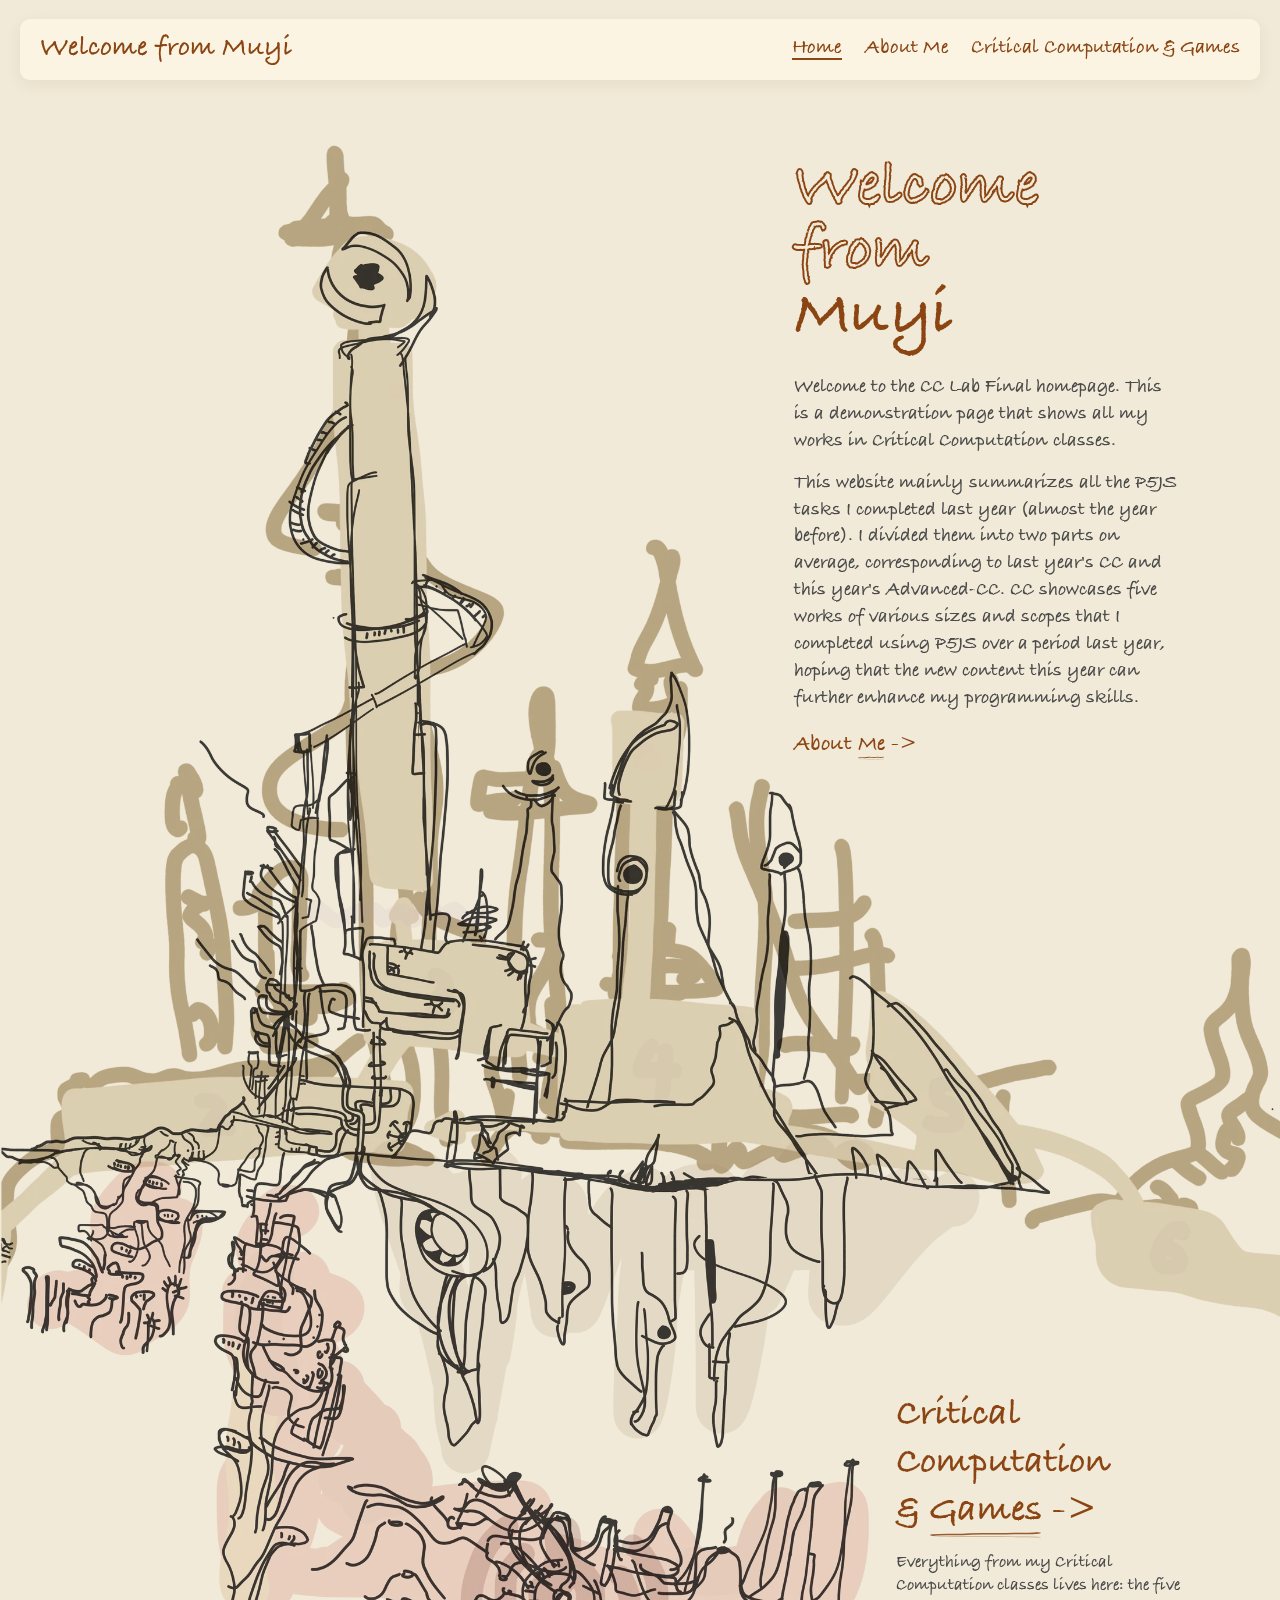
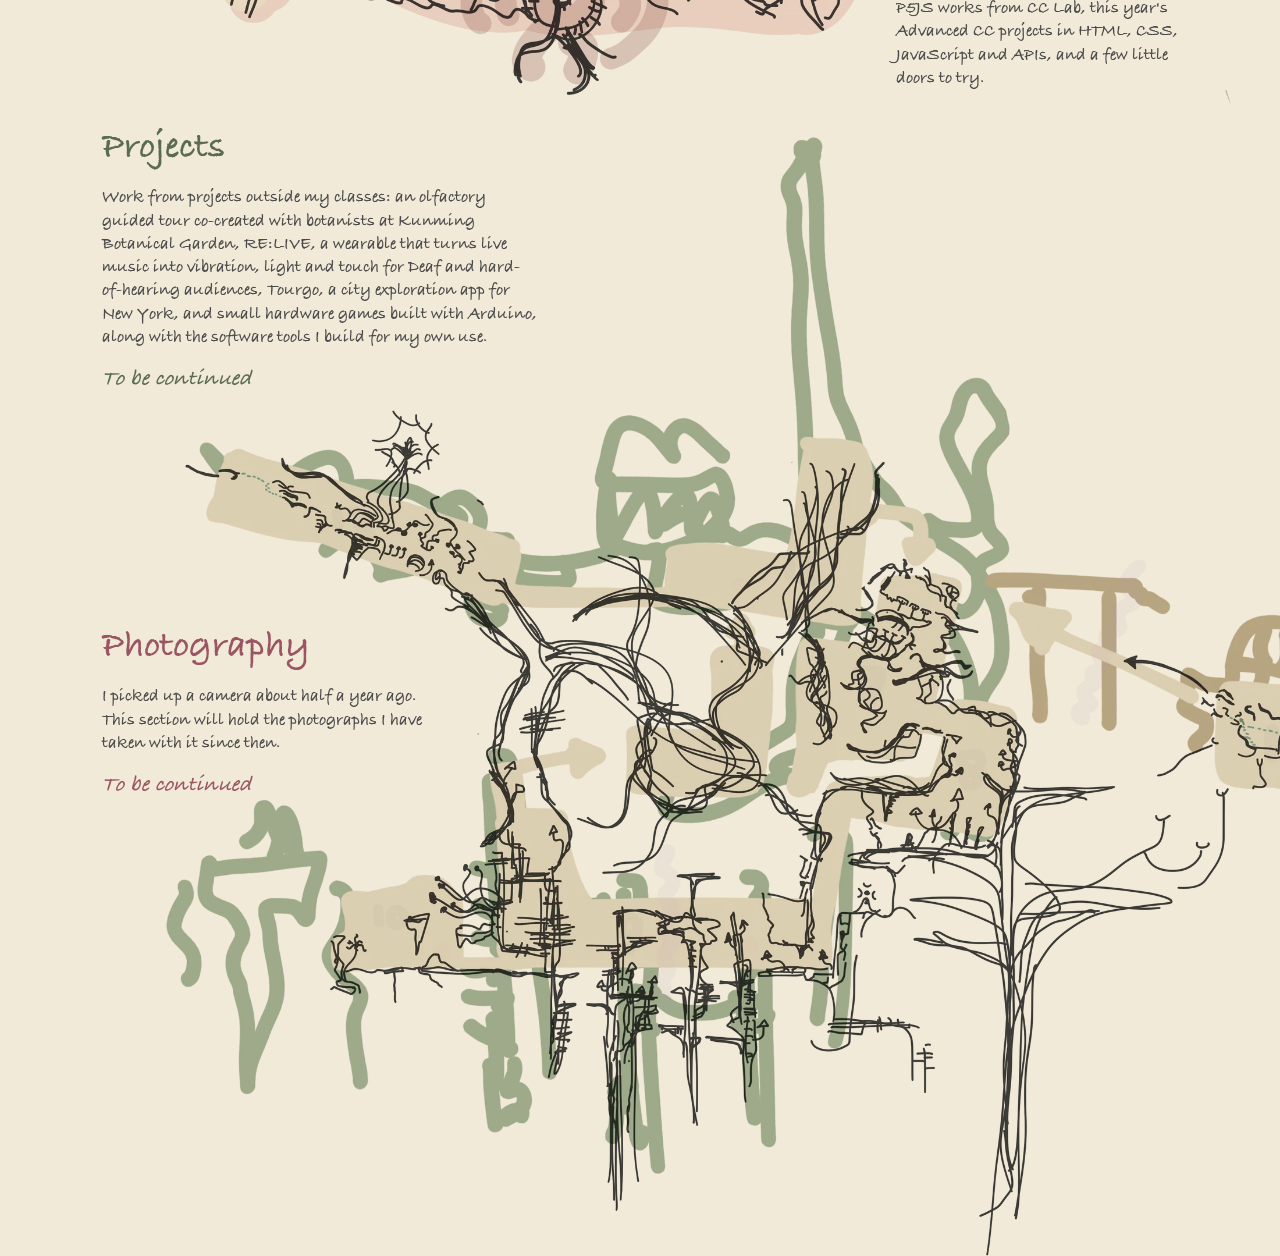
==== commit c746ecd0: "Describe the Projects and Photography sections and give each an accent colour Projects moves further" ====
--- a/index.html
+++ b/index.html
@@ -62,12 +62,14 @@
             <section class="mobile-card alt">
                 <span class="mobile-eyebrow">Section 02</span>
                 <h2>Projects</h2>
+                <p>Work from projects outside my classes: an olfactory guided tour co-created with botanists at Kunming Botanical Garden, RE:LIVE, a wearable that turns live music into vibration, light and touch for Deaf and hard-of-hearing audiences, Tourgo, a city exploration app for New York, and small hardware games built with Arduino, along with the software tools I build for my own use.</p>
                 <p class="mobile-pending">To be continued</p>
             </section>
 
-            <section class="mobile-card alt">
+            <section class="mobile-card rose">
                 <span class="mobile-eyebrow">Section 03</span>
                 <h2>Photography</h2>
+                <p>I picked up a camera about half a year ago. This section will hold the photographs I have taken with it since then.</p>
                 <p class="mobile-pending">To be continued</p>
             </section>
 
@@ -100,11 +102,13 @@
 
     <section class="text3">
         <h2 class="text-route is-pending">Projects</h2>
+        <p>Work from projects outside my classes: an olfactory guided tour co-created with botanists at Kunming Botanical Garden, RE:LIVE, a wearable that turns live music into vibration, light and touch for Deaf and hard-of-hearing audiences, Tourgo, a city exploration app for New York, and small hardware games built with Arduino, along with the software tools I build for my own use.</p>
         <p class="pending-note">To be continued</p>
     </section>
 
     <section class="text4">
         <h2 class="text-route is-pending">Photography</h2>
+        <p>I picked up a camera about half a year ago. This section will hold the photographs I have taken with it since then.</p>
         <p class="pending-note">To be continued</p>
     </section>
 
--- a/assets/css/home.css
+++ b/assets/css/home.css
@@ -148,8 +148,8 @@
 
 .text1 { top: calc(var(--top-space) + 5vw); right: 8%; width: 30%; }
 .text2 { top: 105vw; right: 6%; width: 24%; }
-.text3 { top: 131vw; left: 18%; width: 34%; }
-.text4 { top: 170vw; left: 8%; width: 25%; }
+.text3 { top: 131vw; left: 8%; width: 34%; --accent: #5b6b52; }
+.text4 { top: 170vw; left: 8%; width: 25%; --accent: #9a5563; }
 
 html.is-loading .topbar,
 html.is-loading .drawing,
@@ -200,7 +200,8 @@
 
 .text2 .text-route { font-size: clamp(1.44rem, 3vw, 3.6rem); }
 .text2 p,
-.text3 p { font-size: clamp(0.624rem, 1.3vw, 1.56rem); }
+.text3 p,
+.text4 p { font-size: clamp(0.624rem, 1.3vw, 1.56rem); }
 
 .text-route a {
     color: inherit;
@@ -208,11 +209,13 @@
 }
 
 .text-route.is-pending {
+    color: var(--accent, #8B4513);
     cursor: default;
-    opacity: 0.72;
-}
-
-.pending-note {
+}
+
+.text3 .pending-note,
+.text4 .pending-note {
+    color: var(--accent, #4a4a4a);
     font-size: clamp(0.816rem, 1.7vw, 2.04rem);
     font-style: italic;
 }
@@ -322,6 +325,7 @@
         --mobile-rust: #8B4513;
         --mobile-green: #68775f;
         --mobile-blue: #526d80;
+        --mobile-rose: #9a5563;
     }
 
     html {
@@ -504,7 +508,11 @@
         border-radius: 8px;
         font-style: italic;
     }
+    .mobile-card.alt .mobile-pending { color: var(--mobile-green); border-color: rgba(104, 119, 95, 0.45); }
+    .mobile-card.rose .mobile-pending { color: var(--mobile-rose); border-color: rgba(154, 85, 99, 0.4); }
     .mobile-card.alt h2 { color: var(--mobile-green); }
+    .mobile-card.rose h2 { color: var(--mobile-rose); }
+    .mobile-card.rose { border-color: rgba(154, 85, 99, 0.2); }
     .mobile-card.note { border-color: rgba(82, 109, 128, 0.2); }
     .mobile-card.note h2 { color: var(--mobile-blue); }
 }
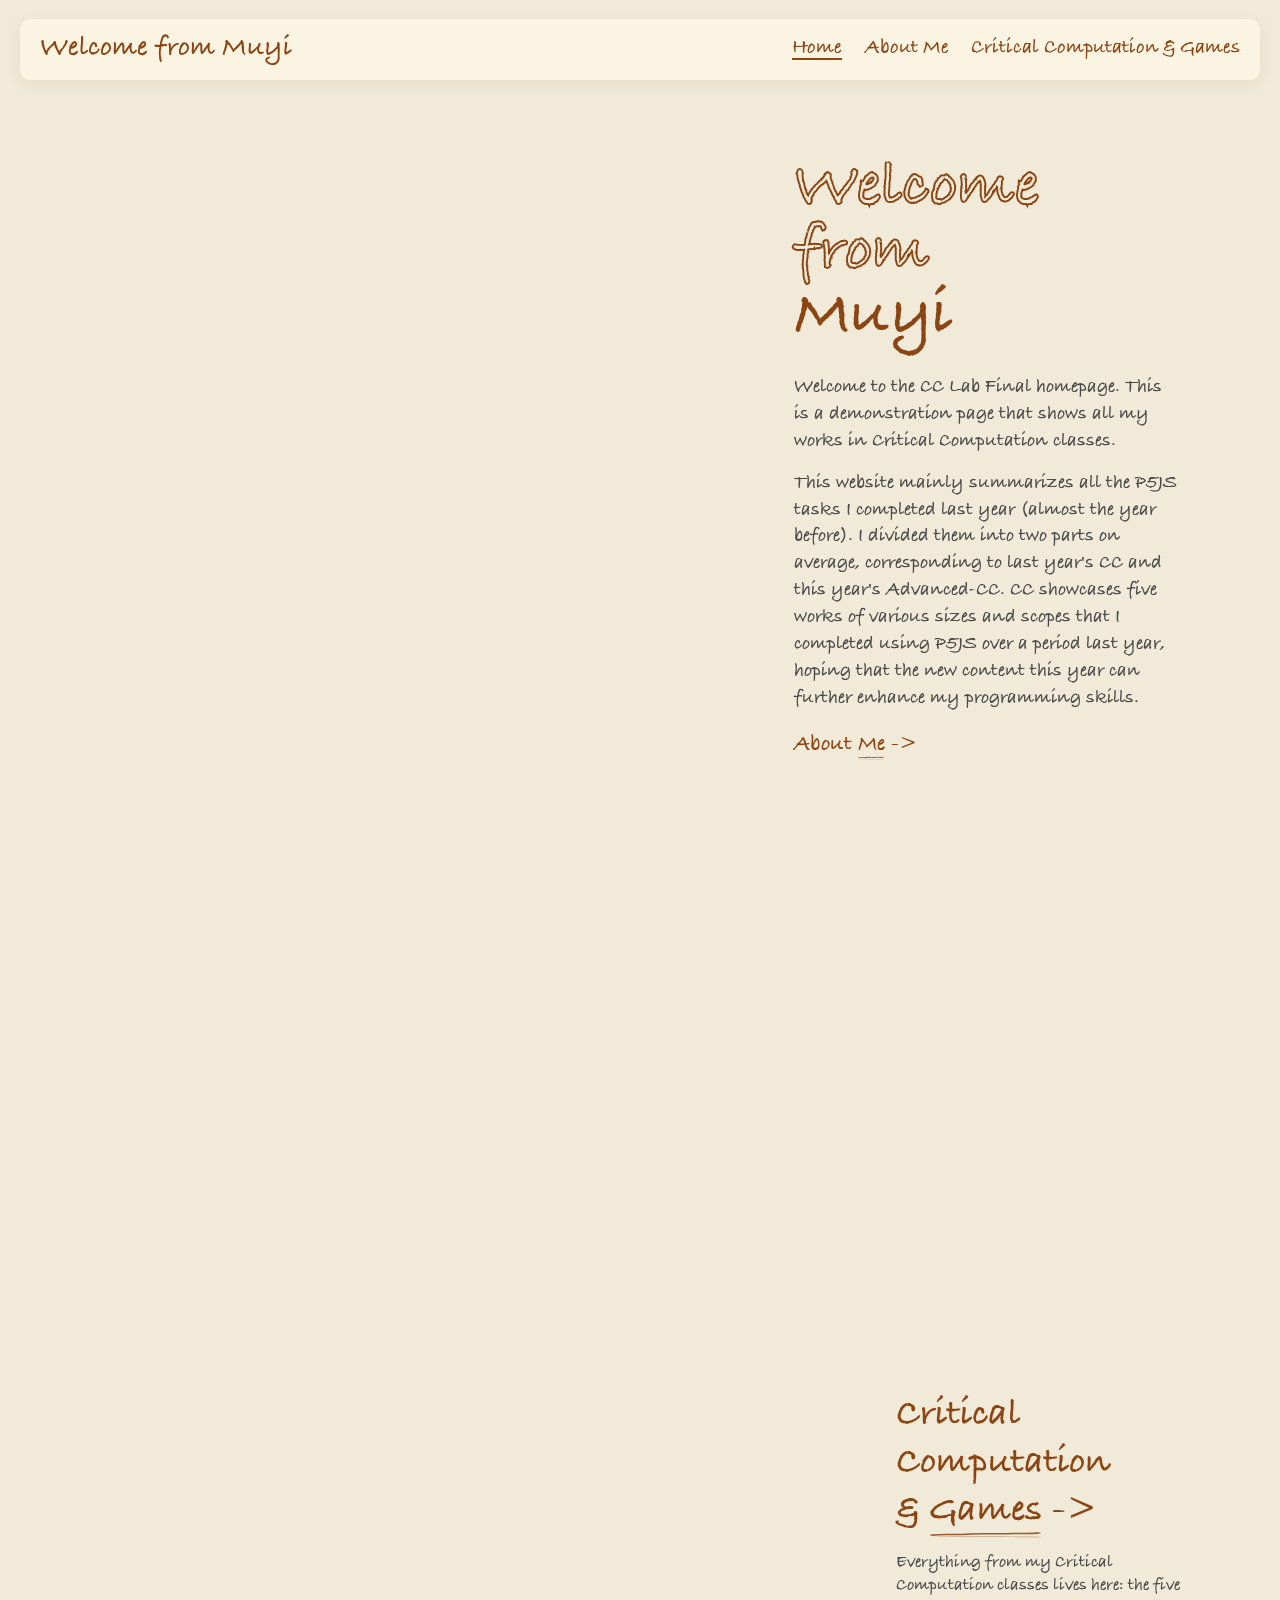
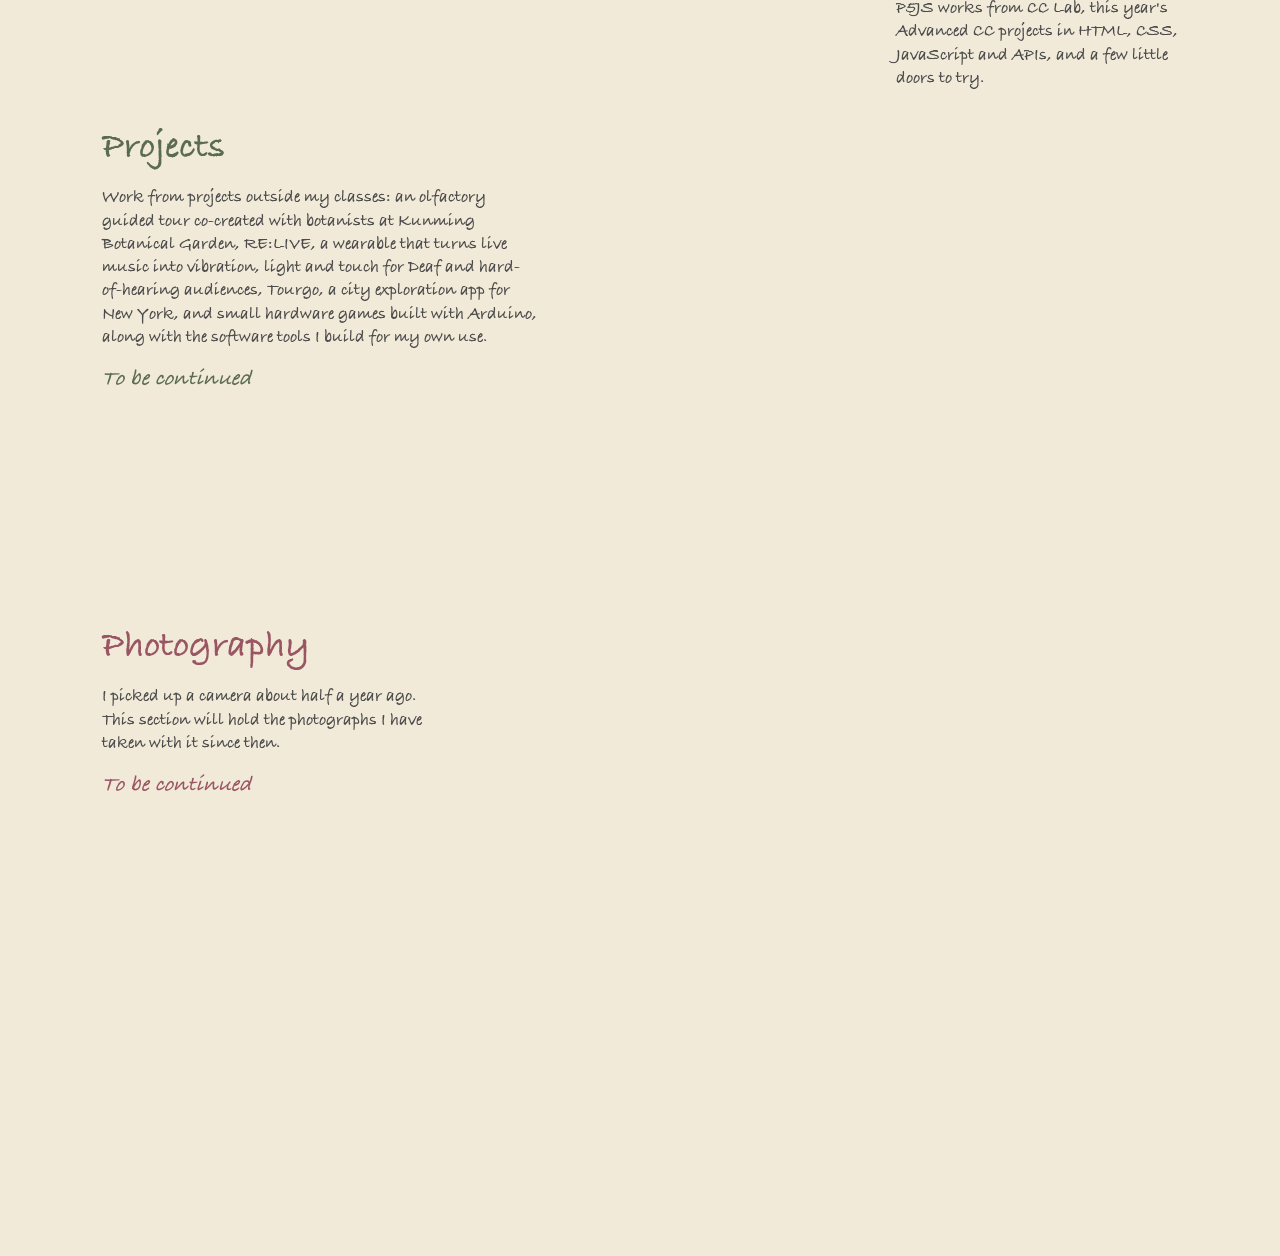
==== commit d45533af: "Redesign the phone layout Phones now get a ruled single-column page instead of stacked cards: hand-l" ====
--- a/index.html
+++ b/index.html
@@ -34,51 +34,59 @@
 
     <main>
     <div class="mobile-home">
-        <header class="mobile-bar">
-            <strong class="mobile-brand">Welcome from Muyi</strong>
-            <span>Portfolio</span>
+        <header class="m-mast">
+            <span class="m-mark" aria-hidden="true">muyi</span>
+            <span class="m-mast-name">Welcome from Muyi</span>
+            <a class="m-mast-link" href="About%20Me%20Page/about.html">About</a>
         </header>
 
-        <div class="mobile-stack">
-            <section class="mobile-panel hero">
-                <div>
-                    <span class="mobile-kicker">Critical Computation archive</span>
-                    <h1><span class="outline">Welcome</span><br>from Muyi</h1>
-                </div>
-                <p>A compact mobile doorway into my work: critical computation and games, with projects and photography on the way.</p>
-                <div class="mobile-actions">
-                    <a class="mobile-link" href="About%20Me%20Page/about.html"><span>About Me<small>profile and process</small></span></a>
-                </div>
-            </section>
+        <section class="m-hero">
+            <p class="m-label">Portfolio</p>
+            <h1><span class="outline">Welcome</span> from Muyi</h1>
+            <p class="m-script" aria-hidden="true">welcome from muyi</p>
+            <p class="m-lede">Critical computation and games today, with projects and photography on the way.</p>
+            <a class="m-link" href="About%20Me%20Page/about.html">About <u>Me</u> -></a>
+        </section>
 
-            <section class="mobile-card">
-                <span class="mobile-eyebrow">Section 01</span>
+        <picture class="m-art">
+            <!-- Only the mobile layout shows this crop, so skip the download on wide screens. -->
+            <source media="(min-width: 47.51em)" srcset="[data-uri]">
+            <img src="assets/images/drawing-mobile-top.webp" alt="" width="760" height="952">
+        </picture>
+
+        <ol class="m-index">
+            <li class="m-entry">
+                <span class="m-seal" aria-hidden="true">c</span>
+                <p class="m-label">Section 01</p>
                 <h2>Critical Computation &amp; Games</h2>
-                <div class="mobile-grid">
-                    <a class="mobile-link" href="Critical%20Computation%20Pages/critical-computation.html"><span>Enter<small>CC Lab, Advanced CC, little doors</small></span></a>
-                </div>
-            </section>
-
-            <section class="mobile-card alt">
-                <span class="mobile-eyebrow">Section 02</span>
+                <p>Everything from my Critical Computation classes lives here: the five P5JS works from CC Lab, this year's Advanced CC projects in HTML, CSS, JavaScript and APIs, and a few little doors to try.</p>
+                <a class="m-link" href="Critical%20Computation%20Pages/critical-computation.html"><u>Enter</u> -></a>
+            </li>
+            <li class="m-entry is-green">
+                <span class="m-seal" aria-hidden="true">p</span>
+                <p class="m-label">Section 02</p>
                 <h2>Projects</h2>
                 <p>Work from projects outside my classes: an olfactory guided tour co-created with botanists at Kunming Botanical Garden, RE:LIVE, a wearable that turns live music into vibration, light and touch for Deaf and hard-of-hearing audiences, Tourgo, a city exploration app for New York, and small hardware games built with Arduino, along with the software tools I build for my own use.</p>
-                <p class="mobile-pending">To be continued</p>
-            </section>
-
-            <section class="mobile-card rose">
-                <span class="mobile-eyebrow">Section 03</span>
+                <p class="m-pending">To be continued</p>
+            </li>
+            <li class="m-entry is-rose">
+                <span class="m-seal" aria-hidden="true">f</span>
+                <p class="m-label">Section 03</p>
                 <h2>Photography</h2>
                 <p>I picked up a camera about half a year ago. This section will hold the photographs I have taken with it since then.</p>
-                <p class="mobile-pending">To be continued</p>
-            </section>
+                <p class="m-pending">To be continued</p>
+            </li>
+        </ol>
 
-            <section class="mobile-card note">
-                <span class="mobile-eyebrow">Advanced CC</span>
-                <h2>Thanks</h2>
-                <p>This year's course helped me learn practical skills around HTML, CSS, JavaScript, and API-based projects. I am grateful to Matías Piña Aguilera for his continuous support and guidance.</p>
-            </section>
-        </div>
+        <picture class="m-art">
+            <source media="(min-width: 47.51em)" srcset="[data-uri]">
+            <img src="assets/images/drawing-mobile-bottom.webp" alt="" width="760" height="684" loading="lazy">
+        </picture>
+
+        <footer class="m-colophon">
+            <p class="m-script" aria-hidden="true">thanks</p>
+            <p>This year's course helped me learn practical skills around HTML, CSS, JavaScript, and API-based projects. I am grateful to Matías Piña Aguilera for his continuous support and guidance.</p>
+        </footer>
     </div>
 
     <picture class="hero-art">
--- a/assets/css/home.css
+++ b/assets/css/home.css
@@ -1,3 +1,4 @@
+@font-face { font-family: 'Serafini Script'; src: url('../fonts/SerafiniScript.ttf'); font-display: swap; }
 @font-face { font-family: 'Bradley Hand'; src: url('../fonts/BradleyHandITCTT-Bold.ttf'); }
 
 * { box-sizing: border-box; }
@@ -243,7 +244,8 @@
     font-size: clamp(0.816rem, 1.7vw, 2.04rem);
 }
 
-.text-route u {
+.text-route u,
+.m-link u {
     position: relative;
     display: inline-block;
     padding-bottom: 0.03em;
@@ -252,7 +254,9 @@
 }
 
 .text-route u::before,
-.text-route u::after {
+.text-route u::after,
+.m-link u::before,
+.m-link u::after {
     content: "";
     position: absolute;
     pointer-events: none;
@@ -266,7 +270,8 @@
     transform-origin: left center;
 }
 
-.text-route u::before {
+.text-route u::before,
+.m-link u::before {
     left: 0.02em;
     right: 0.02em;
     bottom: -0.05em;
@@ -277,7 +282,8 @@
     mask-image: url("data:image/svg+xml,%3Csvg viewBox='0 0 120 24' preserveAspectRatio='none' xmlns='http://www.w3.org/2000/svg'%3E%3Cpath d='M4 15 C16 10 27 17 40 13 C54 9 68 15 82 13 C94 11 106 17 116 12' fill='none' stroke='black' stroke-width='7.5' stroke-linecap='round' stroke-linejoin='round'/%3E%3C/svg%3E");
 }
 
-.text-route u::after {
+.text-route u::after,
+.m-link u::after {
     left: 0.08em;
     right: 0;
     bottom: -0.08em;
@@ -318,32 +324,31 @@
 
 @media (max-width: 47.5em) {
     :root {
-        --mobile-ink: #2f2b27;
-        --mobile-muted: #6d655d;
-        --mobile-line: rgba(62, 44, 30, 0.16);
-        --mobile-paper: rgba(255, 252, 242, 0.8);
-        --mobile-rust: #8B4513;
-        --mobile-green: #68775f;
-        --mobile-blue: #526d80;
-        --mobile-rose: #9a5563;
-    }
-
-    html {
-        background-size: 165% auto;
+        --m-ink: #2f2b27;
+        --m-muted: #6d655d;
+        --m-line: rgba(62, 44, 30, 0.22);
+        --m-rust: #8B4513;
+        --m-green: #5b6b52;
+        --m-rose: #9a5563;
+        --m-serif: "Iowan Old Style", "Palatino Linotype", Palatino, "Book Antiqua", "Songti SC", Georgia, serif;
+        --m-gutter: 1.375rem;
     }
 
     .topbar,
-    .drawing,
+    .hero-art,
     .text1,
     .text2,
     .text3,
     .text4 { display: none; }
 
+    /* One quiet column, like a page from a notebook: no boxes, only rules,
+       with hand lettering for titles, a book serif for reading, and the
+       Serafini glyphs as marks. */
     .mobile-home {
         display: block;
         min-height: 100dvh;
-        padding: 14px 14px 32px;
-        color: var(--mobile-ink);
+        padding: 0 var(--m-gutter) 3rem;
+        color: var(--m-ink);
         opacity: 0;
         transform: translateY(18px);
         animation: layerIn 720ms ease-out 260ms forwards;
@@ -355,166 +360,203 @@
         animation: none;
     }
 
-    .mobile-bar {
-        position: sticky;
-        top: 10px;
-        z-index: 6;
-        display: grid;
-        grid-template-columns: 1fr auto;
-        align-items: center;
-        gap: 12px;
-        min-height: 54px;
-        margin-bottom: 14px;
-        padding: 10px 12px;
-        border: 1px solid rgba(139, 69, 19, 0.22);
-        border-radius: 8px;
-        background: rgba(255, 250, 238, 0.84);
-        box-shadow: 0 8px 28px rgba(80, 50, 22, 0.12);
-        backdrop-filter: blur(10px);
-    }
-
-    .mobile-brand {
-        margin: 0;
-        color: var(--mobile-rust);
-        font-size: 1.5rem;
-        line-height: 1;
-        white-space: nowrap;
-    }
-
-    .mobile-bar span,
-    .mobile-link small,
-    .mobile-kicker,
-    .mobile-eyebrow {
-        font-family: ui-monospace, SFMono-Regular, Menlo, Consolas, monospace;
-        text-transform: uppercase;
-    }
-
-    .mobile-bar span {
-        color: var(--mobile-muted);
-        font-size: 0.6875rem;
-        line-height: 1;
-    }
-
-    .mobile-stack {
-        display: grid;
-        gap: 14px;
-    }
-
-    .mobile-panel,
-    .mobile-card {
-        border: 1px solid var(--mobile-line);
-        border-radius: 8px;
-        background: var(--mobile-paper);
-        box-shadow: 0 16px 42px rgba(65, 47, 30, 0.12);
-        backdrop-filter: blur(8px);
-    }
-
-    .mobile-panel {
-        display: grid;
-        gap: 18px;
-        padding: 20px;
-    }
-
-    .mobile-panel.hero {
-        min-height: 410px;
-        align-content: space-between;
-    }
-
-    .mobile-home h1 {
-        margin: 0;
-        color: var(--mobile-rust);
-        font-size: clamp(3.75rem, 18vw, 5.75rem);
-        line-height: 0.86;
-    }
-
-    .mobile-home .outline {
-        color: transparent;
-        -webkit-text-stroke: 1.1px var(--mobile-rust);
-        text-stroke: 1.1px var(--mobile-rust);
-    }
-
     .mobile-home p {
         margin: 0;
-        color: var(--mobile-muted);
+        color: var(--m-ink);
+        font-family: var(--m-serif);
         font-size: 1.0625rem;
-        line-height: 1.42;
-    }
-
-    .mobile-kicker,
-    .mobile-eyebrow {
-        color: var(--mobile-blue);
-        font-size: 0.6875rem;
+        line-height: 1.6;
+    }
+
+    .m-mark,
+    .m-script,
+    .m-seal {
+        font-family: "Serafini Script", "Bradley Hand", cursive;
+        font-size-adjust: none;
+        font-weight: normal;
+        font-style: normal;
+        overflow-wrap: normal;
+        white-space: nowrap;
+        user-select: none;
+    }
+
+    /* Masthead */
+    .m-mast {
+        display: grid;
+        grid-template-columns: auto 1fr auto;
+        align-items: center;
+        gap: 0.625rem;
+        padding: 1.125rem 0 0.875rem;
+        border-bottom: 1px solid var(--m-line);
+    }
+
+    .m-mark {
+        color: var(--m-rust);
+        font-size: 1.75rem;
+        line-height: 1;
+        letter-spacing: 0.04em;
+    }
+
+    .m-mast-name,
+    .m-mast-link,
+    .mobile-home .m-label {
+        color: var(--m-muted);
+        font-family: var(--m-serif);
+        font-size: 0.8125rem;
+        font-variant-caps: all-small-caps;
+        letter-spacing: 0.14em;
         line-height: 1.2;
     }
 
-    .mobile-actions,
-    .mobile-grid {
+    .m-mast-link {
+        min-height: 1.5rem;
+        padding: 0.25rem 0;
+        color: var(--m-rust);
+        text-decoration: underline;
+        text-decoration-thickness: 1px;
+        text-underline-offset: 0.3em;
+    }
+
+    /* Hero */
+    .m-hero {
+        padding: 2.25rem 0 0.5rem;
+    }
+
+    .m-hero h1 {
+        margin: 0.625rem 0 0;
+        color: var(--m-rust);
+        font-size: clamp(3.5rem, 19vw, 5.5rem);
+        line-height: 0.92;
+        letter-spacing: -0.01em;
+    }
+
+    .m-hero .outline {
+        display: block;
+        -webkit-text-stroke: 1.1px var(--m-rust);
+        text-stroke: 1.1px var(--m-rust);
+    }
+
+    .mobile-home .m-script {
+        margin: 1.125rem 0 0;
+        color: var(--m-rust);
+        font-family: "Serafini Script", "Bradley Hand", cursive;
+        font-size: 1.625rem;
+        line-height: 1;
+        letter-spacing: 0.1em;
+        word-spacing: 0.3em;
+        opacity: 0.62;
+    }
+
+    .mobile-home .m-lede {
+        margin: 1.375rem 0 0;
+        max-width: 22em;
+        font-size: 1.1875rem;
+        font-style: italic;
+        line-height: 1.5;
+    }
+
+    .m-link {
+        display: inline-block;
+        margin: 1.125rem 0 0;
+        padding: 0.25rem 0;
+        color: var(--accent, var(--m-rust));
+        font-size: 1.75rem;
+        line-height: 1.1;
+        text-decoration: none;
+    }
+
+    /* Artwork, bled to the screen edges */
+    .m-art {
+        display: block;
+        margin: 0.5rem calc(-1 * var(--m-gutter)) 0;
+    }
+
+    .m-art img {
+        display: block;
+        width: 100%;
+        height: auto;
+        mix-blend-mode: multiply;
+    }
+
+    /* Section index */
+    .m-index {
+        margin: 1rem 0 0;
+        padding: 0;
+        list-style: none;
+        border-bottom: 1px solid var(--m-line);
+    }
+
+    .m-entry {
+        --accent: var(--m-rust);
         display: grid;
-        gap: 10px;
-    }
-
-    .mobile-link {
+        grid-template-columns: 3.75rem minmax(0, 1fr);
+        column-gap: 1rem;
+        padding: 1.625rem 0 1.75rem;
+        border-top: 1px solid var(--m-line);
+    }
+
+    .m-entry.is-green { --accent: var(--m-green); }
+    .m-entry.is-rose { --accent: var(--m-rose); }
+
+    .m-entry > * { grid-column: 2; }
+
+    .m-seal {
+        grid-column: 1;
+        grid-row: 1 / span 3;
+        align-self: start;
         display: grid;
-        grid-template-columns: 1fr auto;
-        align-items: center;
-        gap: 12px;
-        min-height: 58px;
-        margin: 0;
-        padding: 12px 13px;
-        border: 1px solid var(--mobile-line);
-        border-radius: 8px;
-        background: rgba(255, 255, 255, 0.36);
-        color: var(--mobile-rust);
-        font: inherit;
-        font-size: 1.5rem;
+        place-items: center;
+        width: 3.75rem;
+        aspect-ratio: 1;
+        border: 1px solid var(--accent);
+        border-radius: 50%;
+        color: var(--accent);
+        font-size: 2.375rem;
         line-height: 1;
-        text-align: left;
-        text-decoration: none;
-        cursor: pointer;
-    }
-
-    .mobile-link small {
-        display: block;
-        margin-top: 5px;
-        color: var(--mobile-muted);
-        font-size: 0.625rem;
-        line-height: 1.2;
-    }
-
-    .mobile-link::after {
-        content: "->";
-        color: currentColor;
-        font-size: 1.25rem;
-    }
-
-    .mobile-card {
-        display: grid;
-        gap: 12px;
-        padding: 16px;
-    }
-
-    .mobile-card h2 {
-        margin: 0;
-        color: var(--mobile-rust);
+    }
+
+    .m-entry h2 {
+        margin: 0.25rem 0 0.75rem;
+        color: var(--accent);
         font-size: 2.125rem;
-        line-height: 1;
-    }
-
-    .mobile-card p { font-size: 1rem; }
-    .mobile-card .mobile-pending {
-        margin: 0;
-        padding: 12px 13px;
-        border: 1px dashed var(--mobile-line);
-        border-radius: 8px;
+        font-weight: 700;
+        line-height: 1.02;
+    }
+
+    .mobile-home .m-pending {
+        margin-top: 1rem;
+        color: var(--accent);
+        font-size: 1rem;
         font-style: italic;
     }
-    .mobile-card.alt .mobile-pending { color: var(--mobile-green); border-color: rgba(104, 119, 95, 0.45); }
-    .mobile-card.rose .mobile-pending { color: var(--mobile-rose); border-color: rgba(154, 85, 99, 0.4); }
-    .mobile-card.alt h2 { color: var(--mobile-green); }
-    .mobile-card.rose h2 { color: var(--mobile-rose); }
-    .mobile-card.rose { border-color: rgba(154, 85, 99, 0.2); }
-    .mobile-card.note { border-color: rgba(82, 109, 128, 0.2); }
-    .mobile-card.note h2 { color: var(--mobile-blue); }
+
+    .m-pending::before {
+        content: "";
+        display: inline-block;
+        width: 1.75rem;
+        margin-right: 0.625rem;
+        border-top: 1px dashed currentColor;
+        vertical-align: 0.3em;
+    }
+
+    /* Colophon */
+    .m-colophon {
+        padding-top: 1.5rem;
+        text-align: center;
+    }
+
+    .mobile-home .m-colophon .m-script {
+        margin: 0 0 1rem;
+        font-size: 1.875rem;
+    }
+
+    .mobile-home .m-colophon p:last-child {
+        max-width: 26em;
+        margin-inline: auto;
+        color: var(--m-muted);
+        font-size: 0.9375rem;
+        font-style: italic;
+    }
 }
 
 h1,
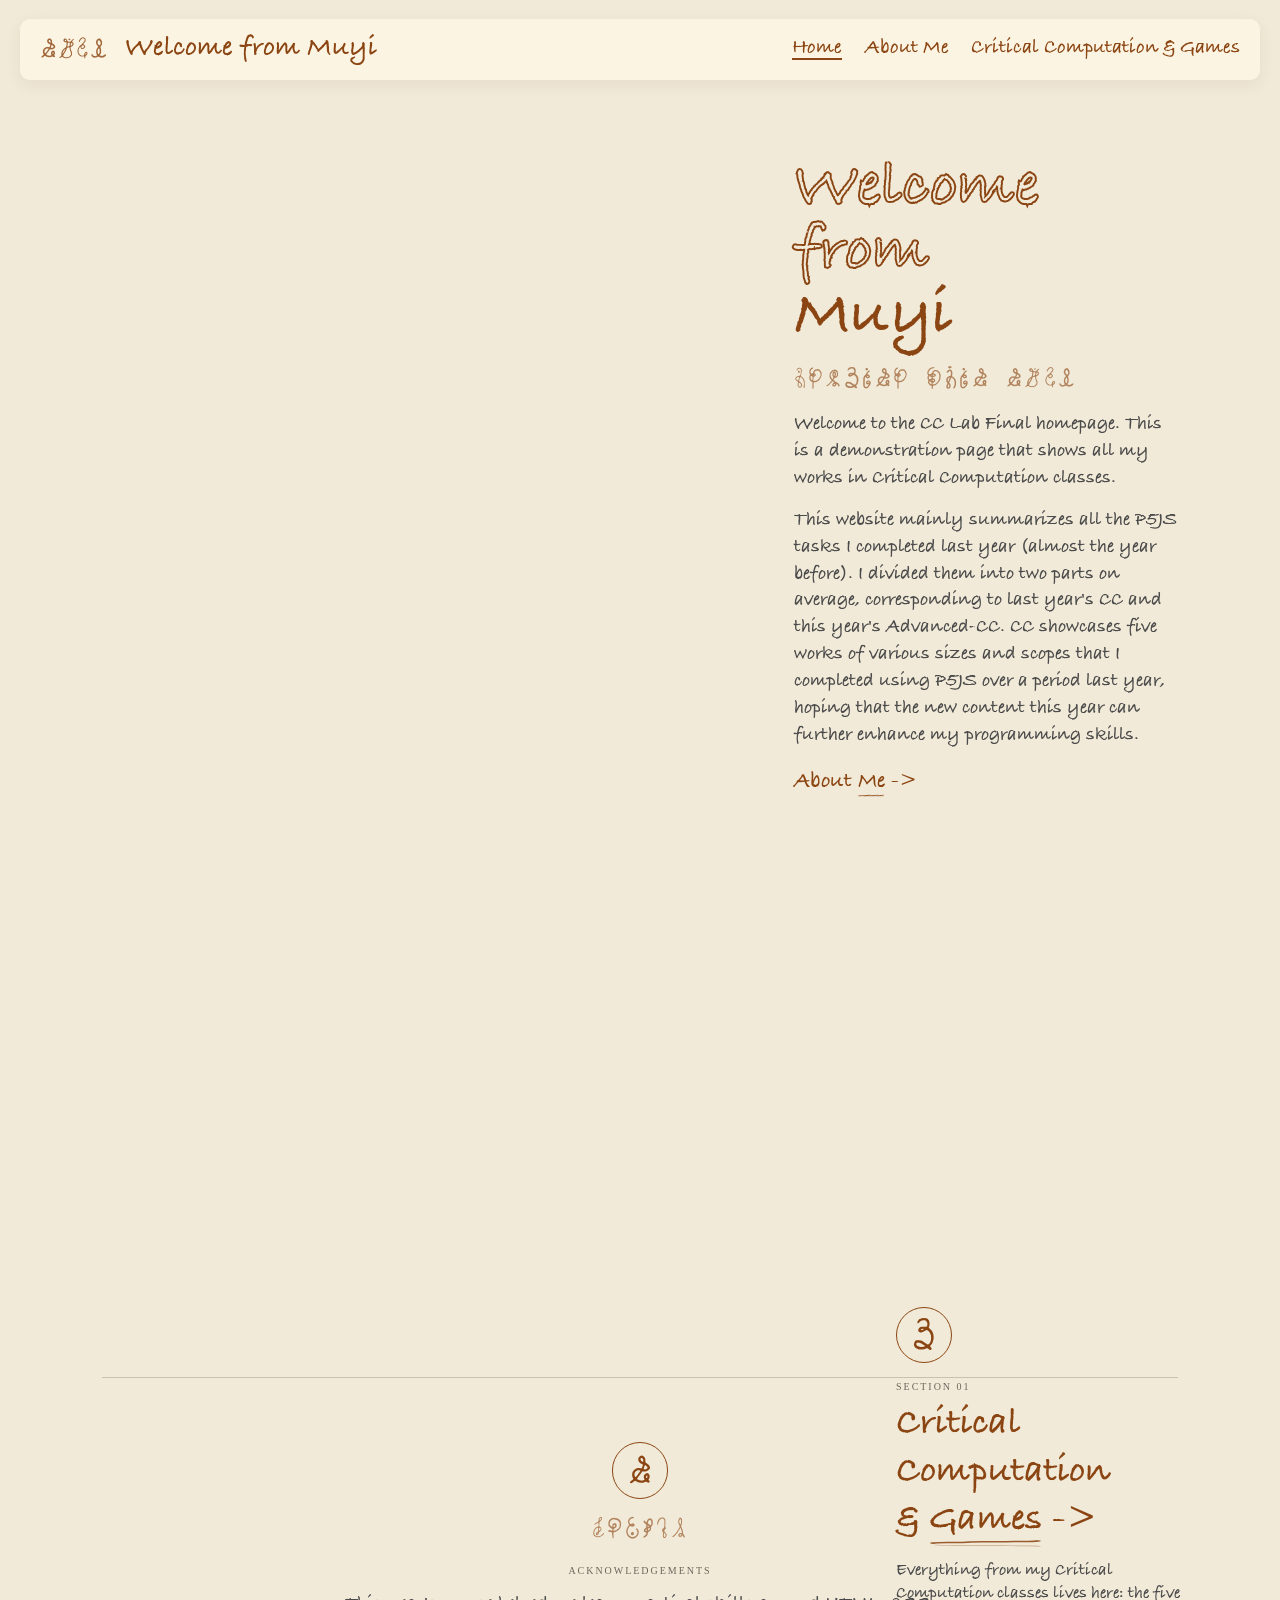
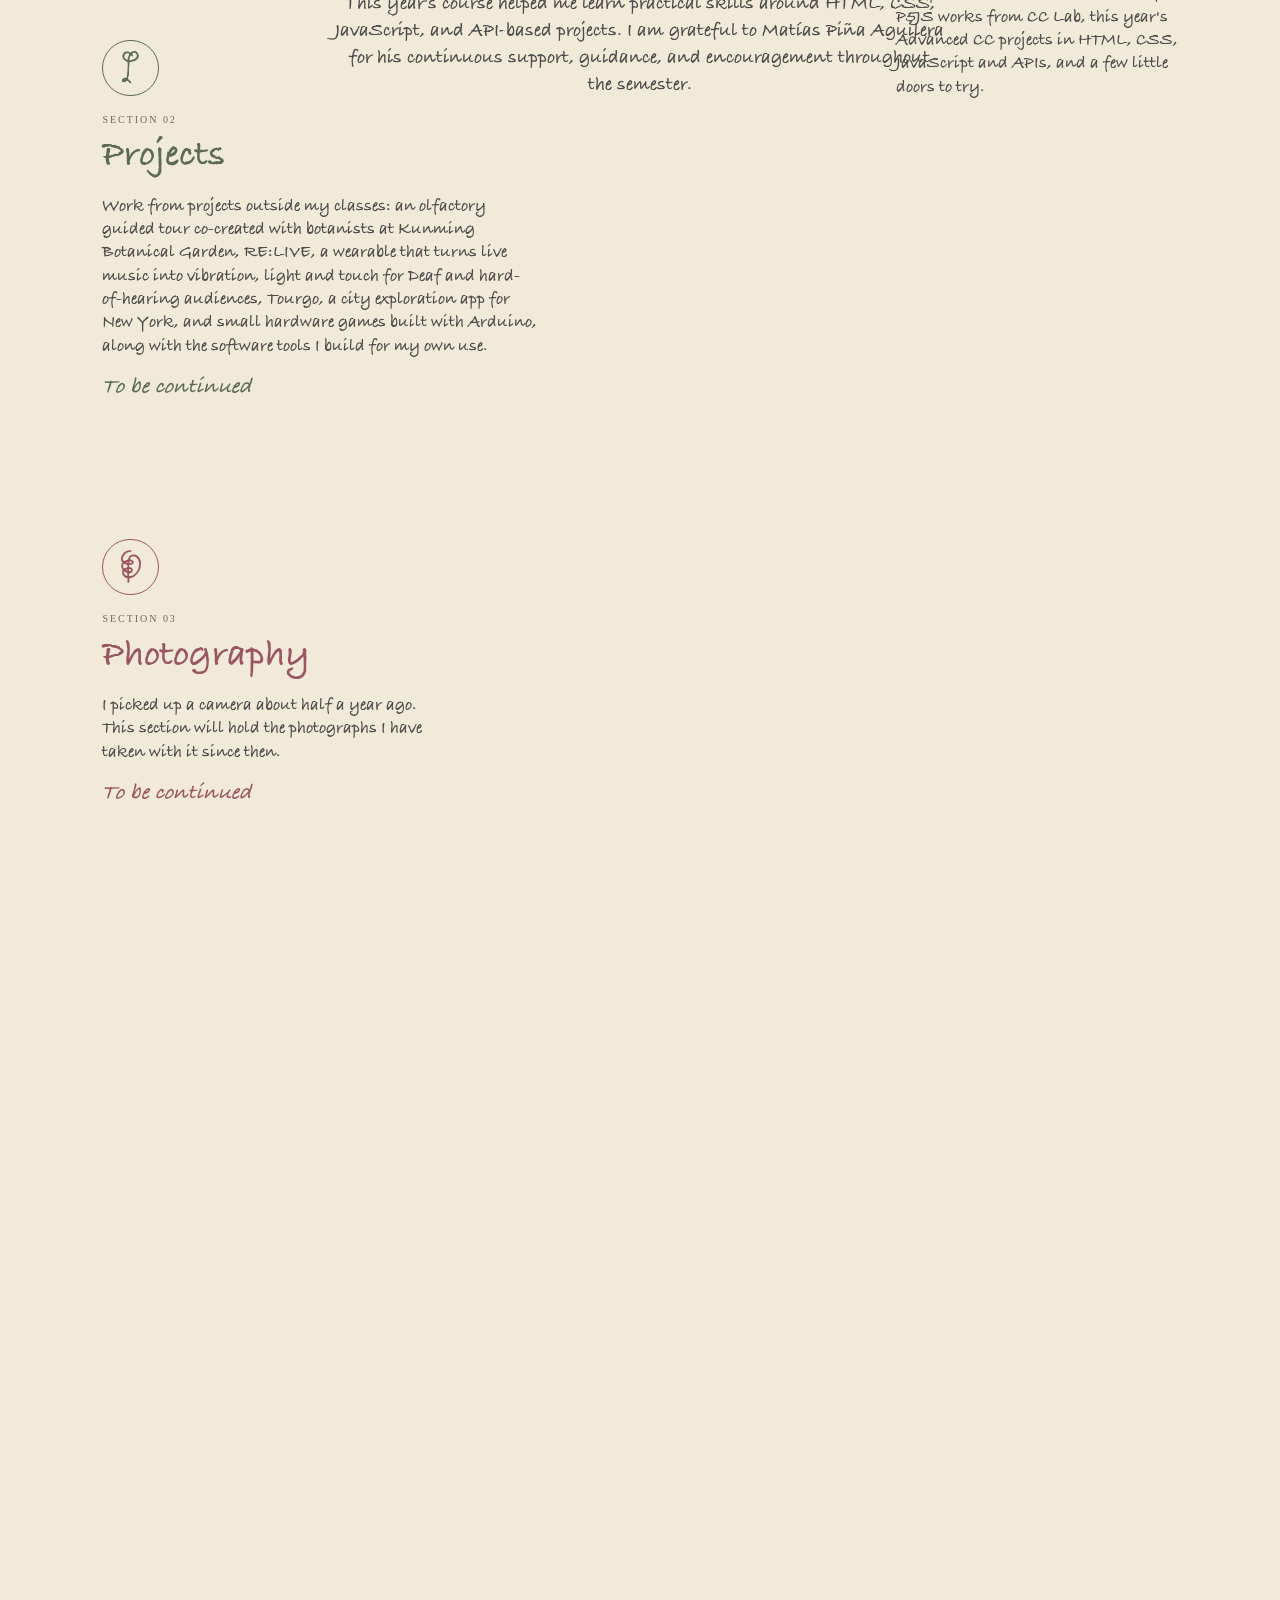
==== commit 6891f789: "Bring the seals and Serafini marks to the desktop home page Each section gets a circled glyph and a " ====
--- a/index.html
+++ b/index.html
@@ -24,7 +24,7 @@
 </head>
 <body>
     <header class="topbar">
-        <a class="brand" href="#">Welcome from Muyi</a>
+        <a class="brand" href="#"><span class="brand-mark" aria-hidden="true">muyi</span>Welcome from Muyi</a>
         <nav class="nav" aria-label="Main navigation">
             <a href="#" aria-current="page">Home</a>
             <a href="About%20Me%20Page/about.html">About Me</a>
@@ -98,28 +98,42 @@
 
     <div class="text1">
         <h1><span class="outline">Welcome from</span><br>Muyi</h1>
+        <p class="script" aria-hidden="true">welcome from muyi</p>
         <p>Welcome to the CC Lab Final homepage. This is a demonstration page that shows all my works in Critical Computation classes.</p>
         <p>This website mainly summarizes all the P5JS tasks I completed last year (almost the year before). I divided them into two parts on average, corresponding to last year's CC and this year's Advanced-CC. CC showcases five works of various sizes and scopes that I completed using P5JS over a period last year, hoping that the new content this year can further enhance my programming skills.</p>
         <a class="about-link text-route" href="About%20Me%20Page/about.html">About <u>Me</u> -></a>
     </div>
 
     <section class="text2">
+        <span class="seal" aria-hidden="true">c</span>
+        <p class="label">Section 01</p>
         <h2 class="text-route"><a href="Critical%20Computation%20Pages/critical-computation.html">Critical<br>Computation<br>&amp; <u>Games</u> -></a></h2>
         <p>Everything from my Critical Computation classes lives here: the five P5JS works from CC Lab, this year's Advanced CC projects in HTML, CSS, JavaScript and APIs, and a few little doors to try.</p>
     </section>
 
     <section class="text3">
+        <span class="seal" aria-hidden="true">p</span>
+        <p class="label">Section 02</p>
         <h2 class="text-route is-pending">Projects</h2>
         <p>Work from projects outside my classes: an olfactory guided tour co-created with botanists at Kunming Botanical Garden, RE:LIVE, a wearable that turns live music into vibration, light and touch for Deaf and hard-of-hearing audiences, Tourgo, a city exploration app for New York, and small hardware games built with Arduino, along with the software tools I build for my own use.</p>
         <p class="pending-note">To be continued</p>
     </section>
 
     <section class="text4">
+        <span class="seal" aria-hidden="true">f</span>
+        <p class="label">Section 03</p>
         <h2 class="text-route is-pending">Photography</h2>
         <p>I picked up a camera about half a year ago. This section will hold the photographs I have taken with it since then.</p>
         <p class="pending-note">To be continued</p>
     </section>
 
+    <footer class="colophon">
+        <span class="seal" aria-hidden="true">m</span>
+        <p class="script" aria-hidden="true">thanks</p>
+        <h2 class="label">Acknowledgements</h2>
+        <p>This year's course helped me learn practical skills around HTML, CSS, JavaScript, and API-based projects. I am grateful to Matías Piña Aguilera for his continuous support, guidance, and encouragement throughout the semester.</p>
+    </footer>
+
     </main>
 </body>
 </html>
--- a/assets/css/home.css
+++ b/assets/css/home.css
@@ -148,9 +148,9 @@
 }
 
 .text1 { top: calc(var(--top-space) + 5vw); right: 8%; width: 30%; }
-.text2 { top: 105vw; right: 6%; width: 24%; }
-.text3 { top: 131vw; left: 8%; width: 34%; --accent: #5b6b52; }
-.text4 { top: 170vw; left: 8%; width: 25%; --accent: #9a5563; }
+.text2 { top: 98.5vw; right: 6%; width: 24%; }
+.text3 { top: 124.5vw; left: 8%; width: 34%; --accent: #5b6b52; }
+.text4 { top: 163.5vw; left: 8%; width: 25%; --accent: #9a5563; }
 
 html.is-loading .topbar,
 html.is-loading .drawing,
@@ -230,6 +230,89 @@
 html.is-direct .text3,
 html.is-direct .text4 { animation-delay: 240ms; }
 html.is-direct .mobile-home { animation-delay: 0ms; }
+
+/* Serafini Script glyphs are marks, not text: a seal per section, a line of
+   ornament, the brand mark. */
+.seal,
+.script,
+.brand-mark {
+    font-family: "Serafini Script", "Bradley Hand", cursive;
+    font-size-adjust: none;
+    font-weight: normal;
+    font-style: normal;
+    overflow-wrap: normal;
+    white-space: nowrap;
+    user-select: none;
+}
+
+.seal {
+    display: grid;
+    place-items: center;
+    width: clamp(2.6rem, 4.4vw, 5.6rem);
+    aspect-ratio: 1;
+    margin: 0 0 1.1vw;
+    border: max(1px, 0.09vw) solid var(--accent, #8B4513);
+    border-radius: 50%;
+    color: var(--accent, #8B4513);
+    font-size: clamp(1.6rem, 2.8vw, 3.5rem);
+    line-height: 1;
+}
+
+p.script {
+    margin: -0.6vw 0 1.6vw;
+    color: #8B4513;
+    font-size: clamp(0.9rem, 1.9vw, 2.3rem);
+    line-height: 1;
+    letter-spacing: 0.1em;
+    word-spacing: 0.3em;
+    opacity: 0.62;
+}
+
+p.label,
+h2.label {
+    margin: 0 0 0.35vw;
+    color: #6d655d;
+    font-family: "Iowan Old Style", "Palatino Linotype", Palatino, "Book Antiqua", "Songti SC", Georgia, serif;
+    font-size: clamp(0.66rem, 1.1vw, 1.3rem);
+    font-variant-caps: all-small-caps;
+    font-weight: normal;
+    letter-spacing: 0.14em;
+    line-height: 1.2;
+}
+
+.topbar .brand {
+    display: flex;
+    align-items: center;
+    gap: 0.6em;
+}
+
+.brand-mark {
+    font-size: 0.9em;
+    letter-spacing: 0.04em;
+    opacity: 0.8;
+}
+
+/* Extra room below the artwork for the acknowledgements. */
+.colophon {
+    position: relative;
+    z-index: 2;
+    display: grid;
+    justify-items: center;
+    padding: 5vw 8% 8vw;
+    border-top: max(1px, 0.07vw) solid rgba(62, 44, 30, 0.22);
+    margin: 4vw 8% 0;
+    text-align: center;
+}
+
+.colophon .seal { margin-bottom: 1.4vw; }
+.colophon p.script { margin: 0 0 1.6vw; }
+.colophon .label { margin-bottom: 1vw; }
+
+.colophon p:last-child {
+    max-width: 34em;
+    margin: 0;
+    font-size: clamp(0.72rem, 1.5vw, 1.8rem);
+}
 
 .title {
     display: block;
@@ -336,6 +419,7 @@
 
     .topbar,
     .hero-art,
+    .colophon,
     .text1,
     .text2,
     .text3,
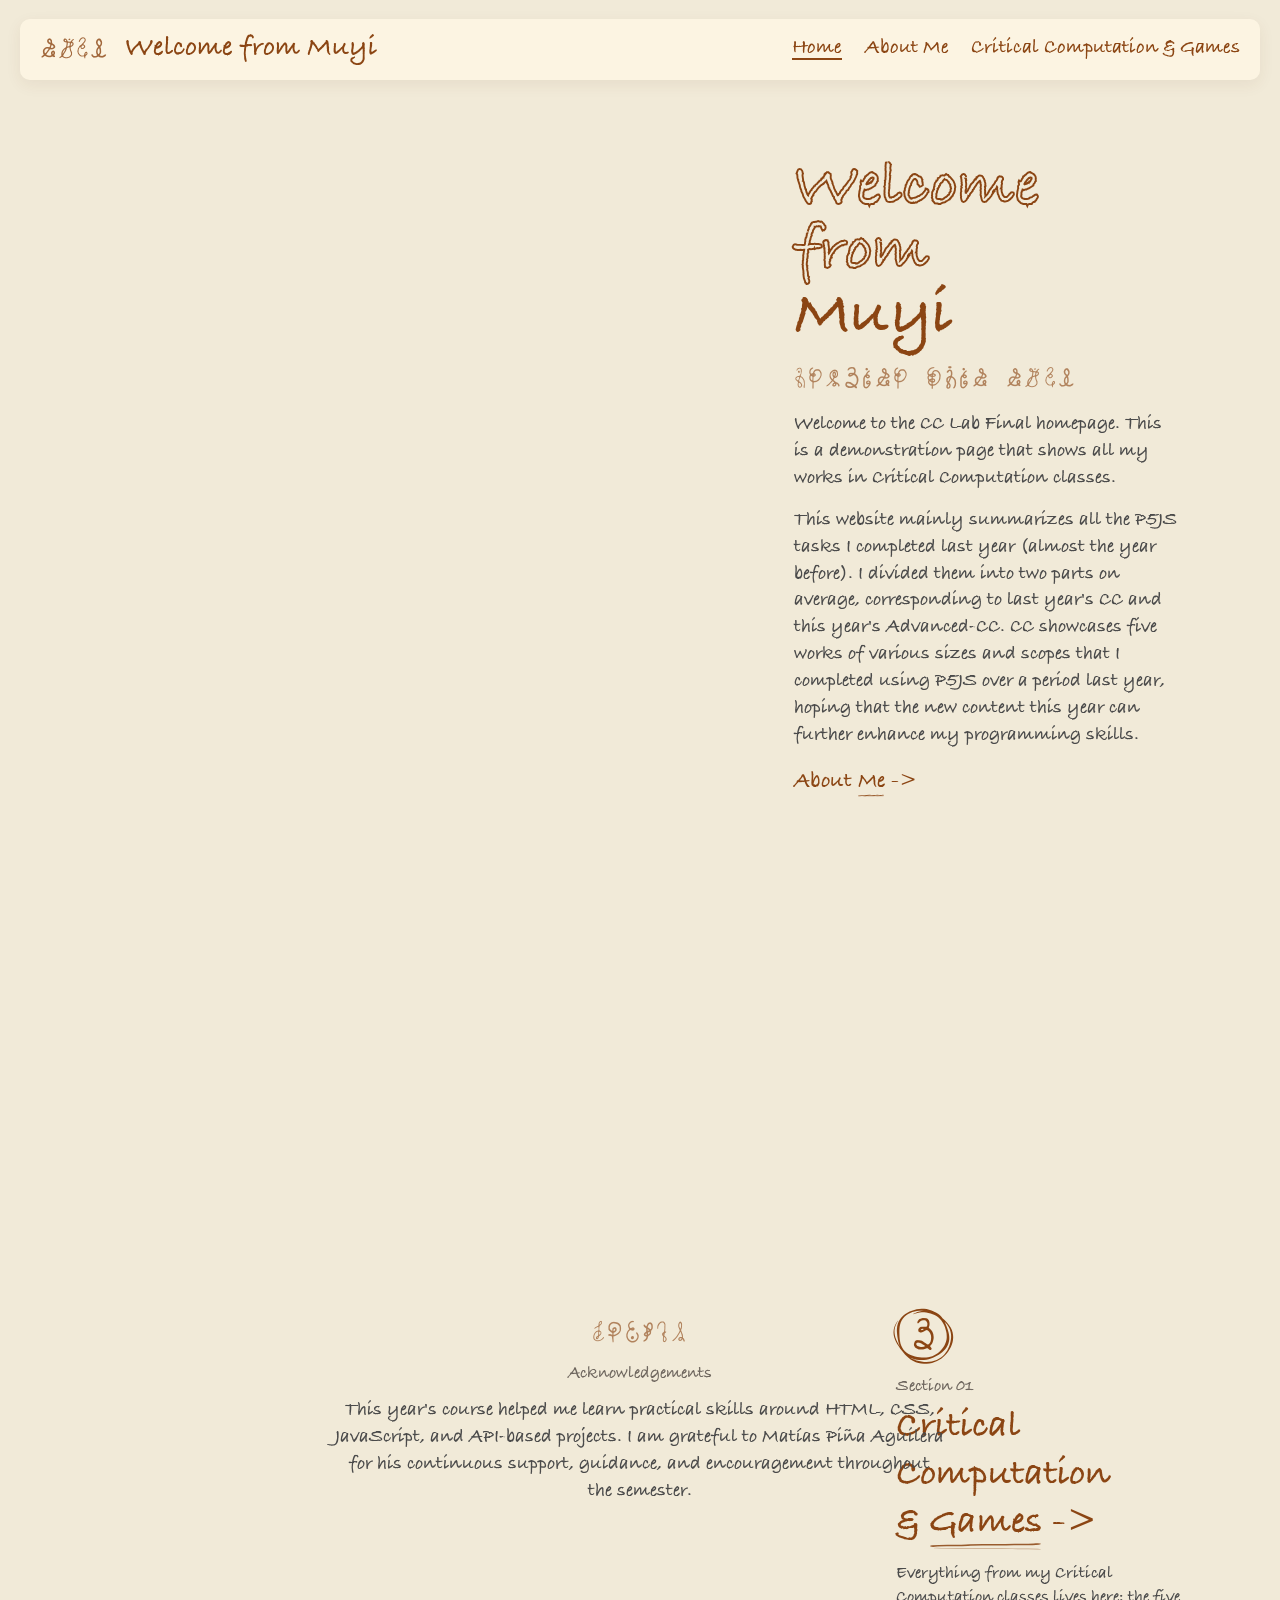
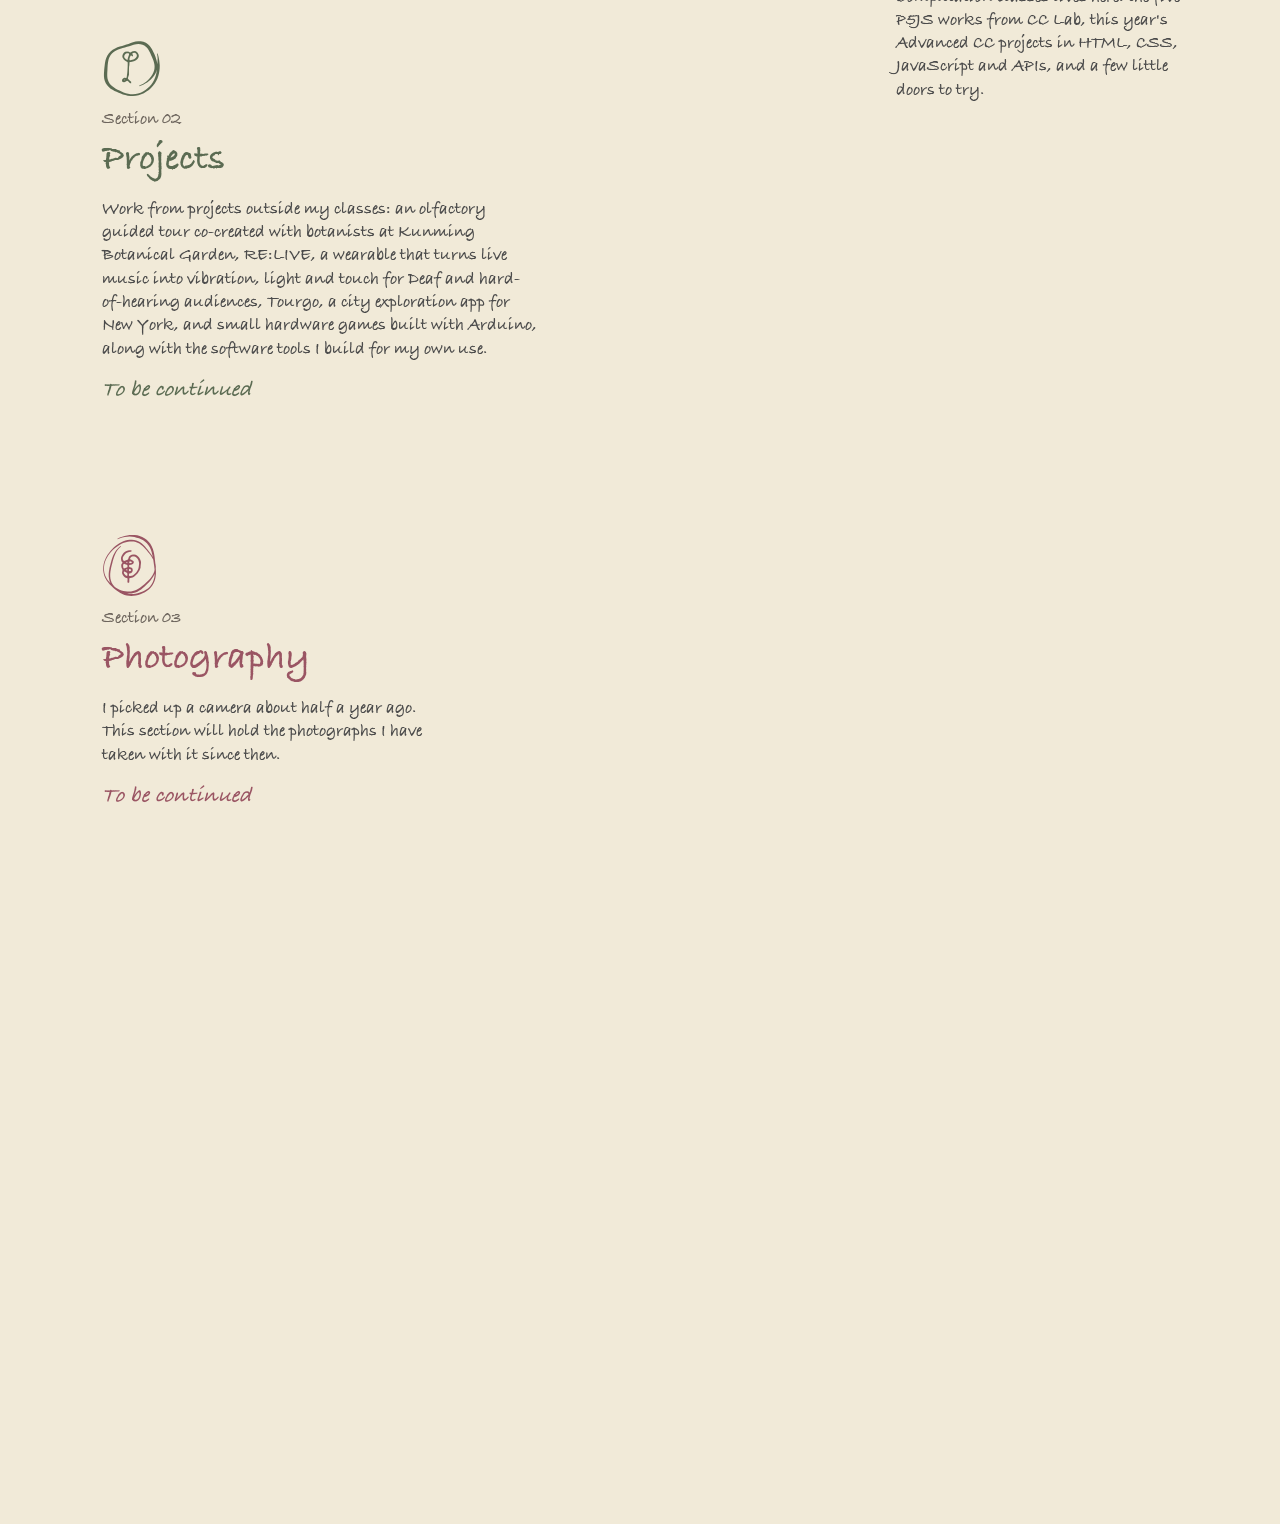
==== commit ecc9440b: "Drop the seal from the desktop acknowledgements Co-Authored-By: Claude Fable 5.2 <noreply@anthropic." ====
--- a/index.html
+++ b/index.html
@@ -128,7 +128,6 @@
     </section>
 
     <footer class="colophon">
-        <span class="seal" aria-hidden="true">m</span>
         <p class="script" aria-hidden="true">thanks</p>
         <h2 class="label">Acknowledgements</h2>
         <p>This year's course helped me learn practical skills around HTML, CSS, JavaScript, and API-based projects. I am grateful to Matías Piña Aguilera for his continuous support, guidance, and encouragement throughout the semester.</p>
--- a/assets/css/home.css
+++ b/assets/css/home.css
@@ -245,14 +245,41 @@
     user-select: none;
 }
 
+/* Hand-drawn rings: three loops that overshoot and wobble a little, so no
+   two seals are the same. */
+:root {
+    --ring-1: url("data:image/svg+xml,%3Csvg xmlns='http://www.w3.org/2000/svg' viewBox='0 0 100 100'%3E%3Cpath d='M35.1 20.4L37.9 19.2L40.8 18.4L43.9 17.8L47.0 17.6L50.1 17.6L53.2 17.9L56.3 18.4L59.4 19.3L62.3 20.2L65.1 21.4L67.8 22.9L70.3 24.7L72.5 26.8L74.5 29.0L76.2 31.5L77.7 34.0L79.0 36.6L80.1 39.3L80.9 42.0L81.6 44.7L82.2 47.5L82.4 50.2L82.5 53.0L82.3 55.6L81.8 58.3L81.0 60.8L80.0 63.3L78.8 65.6L77.3 67.9L75.7 70.1L73.8 72.2L71.7 74.2L69.5 76.0L67.1 77.6L64.6 79.0L61.8 80.2L59.0 81.1L56.0 81.7L53.0 82.1L49.9 82.3L46.7 82.2L43.5 81.9L40.3 81.4L37.1 80.7L34.0 79.8L30.9 78.6L27.9 77.1L25.2 75.3L22.7 73.1L20.5 70.6L18.8 67.9L17.4 65.0L16.4 62.0L15.8 59.0L15.3 55.9L15.0 52.9L14.9 49.8L14.8 46.8L14.8 43.7L15.0 40.7L15.3 37.7L16.0 34.7L16.9 31.8L18.3 29.0L20.0 26.3L22.1 23.9L24.6 21.8L27.3 19.9L30.3 18.4L33.4 17.2L36.6 16.3L39.9 15.7L43.3 15.3L46.6 15.3L49.9 15.6L53.2 16.1L56.3 17.0L59.4 18.1L62.4 19.3L65.3 20.8L68.1 22.5L70.8 24.2L73.5 26.1L76.0 28.1L78.5 30.2L80.8 32.6L83.0 35.1L84.8 37.8L86.4 40.8L87.5 43.8L88.3 47.0L88.7 50.2L88.7 53.4L88.4 56.6L87.8 59.8L87.0 62.9L86.0 66.0L84.7 69.0L83.2 72.0L81.4 74.8L79.3 77.5L76.9 80.0L74.2 82.2L71.2 84.1L68.0 85.7L64.6 86.9L61.0 87.8L57.4 88.3L53.7 88.5L50.0 88.4L46.3 88.0L42.7 87.3L39.2 86.3L35.7 85.0L32.4 83.4L29.3 81.4L26.5 79.2L23.8 76.8L21.4 74.3L19.2 71.5L17.1 68.8L15.2 65.9L13.4 62.9L11.7 59.8L10.3 56.6L9.1 53.2L8.3 49.8L7.9 46.3L7.9 42.8L8.5 39.3L9.6 36.0L11.1 32.8L13.0 29.8L12.6 29.5L10.6 32.5L8.8 35.6L7.5 39.1L6.7 42.6L6.4 46.3L6.7 50.1L7.5 53.7L8.8 57.2L10.3 60.5L12.1 63.6L14.1 66.6L16.1 69.5L18.2 72.3L20.5 75.1L22.8 77.8L25.4 80.4L28.2 82.9L31.3 85.2L34.7 87.2L38.3 88.8L42.0 90.0L45.9 90.8L49.9 91.2L53.8 91.2L57.7 90.7L61.5 89.9L65.2 88.7L68.7 87.2L72.0 85.5L75.0 83.4L77.9 81.1L80.5 78.6L82.8 75.9L84.9 73.1L86.8 70.1L88.4 67.0L89.7 63.8L90.8 60.5L91.4 57.0L91.7 53.5L91.5 49.9L90.9 46.4L89.8 43.0L88.3 39.8L86.4 36.8L84.3 34.0L82.1 31.4L79.7 29.0L77.3 26.7L74.8 24.5L72.2 22.3L69.6 20.3L66.8 18.3L63.9 16.6L60.7 15.0L57.3 13.8L53.8 12.9L50.2 12.5L46.6 12.4L43.0 12.7L39.5 13.3L36.1 14.2L32.7 15.3L29.4 16.6L26.3 18.2L23.3 20.0L20.5 22.2L18.0 24.6L15.8 27.4L14.0 30.4L12.7 33.7L11.8 37.0L11.4 40.4L11.2 43.7L11.4 46.9L11.7 50.1L12.1 53.2L12.7 56.3L13.3 59.5L14.2 62.7L15.3 65.9L16.8 69.0L18.6 72.1L20.7 74.9L23.3 77.5L26.2 79.8L29.3 81.8L32.7 83.3L36.1 84.5L39.6 85.3L43.1 85.7L46.6 85.8L50.0 85.7L53.4 85.3L56.6 84.6L59.8 83.7L62.8 82.5L65.7 81.2L68.4 79.8L71.1 78.2L73.6 76.4L76.0 74.5L78.2 72.4L80.3 70.2L82.1 67.7L83.7 65.0L84.9 62.1L85.7 59.1L86.1 56.0L86.1 52.9L85.8 49.9L85.2 46.9L84.4 44.0L83.5 41.2L82.6 38.4L81.5 35.6L80.3 32.8L78.9 29.9L77.2 27.1L75.2 24.3L72.8 21.8L70.1 19.6L67.0 17.7L63.7 16.3L60.3 15.3L56.8 14.9L53.4 14.9L50.0 15.1L46.7 15.6L43.6 16.3L40.5 17.2L37.6 18.4L34.8 19.7Z' fill='black' fill-rule='nonzero'/%3E%3C/svg%3E");
+    --ring-2: url("data:image/svg+xml,%3Csvg xmlns='http://www.w3.org/2000/svg' viewBox='0 0 100 100'%3E%3Cpath d='M88.3 29.4L89.0 32.8L89.3 36.3L89.2 39.7L89.0 43.1L88.7 46.5L88.5 49.9L88.1 53.3L87.6 56.7L86.8 60.2L85.7 63.6L84.2 67.0L82.4 70.3L80.2 73.4L77.6 76.3L74.7 79.0L71.6 81.4L68.2 83.5L64.6 85.2L61.0 86.4L57.3 87.2L53.5 87.6L49.9 87.4L46.4 86.9L43.1 86.0L40.0 84.9L37.0 83.7L34.1 82.3L31.3 80.9L28.6 79.5L26.1 77.9L23.7 76.2L21.5 74.3L19.7 72.1L18.3 69.8L17.3 67.2L16.6 64.5L16.3 61.6L16.3 58.7L16.4 55.7L16.6 52.6L16.7 49.6L16.9 46.5L17.2 43.4L17.7 40.3L18.4 37.2L19.6 34.2L21.3 31.4L23.5 28.8L26.1 26.7L29.1 24.9L32.2 23.5L35.5 22.5L38.7 21.6L41.9 20.7L45.0 19.8L48.2 18.8L51.4 17.8L54.6 16.8L58.0 16.1L61.3 15.8L64.5 16.0L67.4 16.7L70.0 17.9L72.3 19.6L74.3 21.6L76.0 24.0L77.4 26.5L78.7 29.1L79.9 31.8L81.1 34.4L82.3 37.1L83.3 39.7L84.1 42.4L84.7 45.2L84.9 48.0L84.7 50.9L84.1 53.9L83.0 56.8L81.5 59.6L79.8 62.3L77.8 64.8L75.5 67.2L73.1 69.2L70.5 71.1L67.9 72.7L65.2 74.1L62.4 75.3L62.7 76.0L65.6 75.0L68.4 73.8L71.3 72.3L74.1 70.6L76.8 68.6L79.4 66.4L81.8 64.0L84.1 61.2L86.0 58.3L87.4 55.0L88.4 51.6L88.9 48.2L88.9 44.8L88.4 41.5L87.6 38.4L86.6 35.4L85.6 32.6L84.4 29.8L83.1 27.0L81.7 24.2L80.0 21.3L77.9 18.5L75.3 16.0L72.3 13.9L68.7 12.4L64.9 11.7L61.1 11.7L57.3 12.3L53.6 13.2L50.2 14.4L47.1 15.6L44.0 16.6L41.0 17.6L37.8 18.5L34.5 19.4L31.1 20.5L27.6 22.0L24.2 23.9L21.1 26.3L18.5 29.2L16.3 32.4L14.7 35.9L13.7 39.4L13.0 42.8L12.6 46.0L12.2 49.2L11.9 52.3L11.7 55.4L11.5 58.6L11.5 61.9L11.9 65.3L12.8 68.7L14.2 71.9L16.2 74.8L18.5 77.3L21.2 79.5L24.0 81.2L26.9 82.7L29.8 84.1L32.8 85.3L35.8 86.6L39.0 87.7L42.4 88.7L46.0 89.5L49.7 90.0L53.6 90.1L57.6 89.7L61.6 88.9L65.6 87.6L69.4 85.9L73.1 83.7L76.6 81.3L79.7 78.5L82.6 75.4L85.2 72.1L87.3 68.6L89.1 64.9L90.4 61.2L91.3 57.5L91.9 53.8L92.3 50.2L92.4 46.6L92.1 43.1L91.7 39.5L91.1 36.0L90.3 32.6L89.1 29.2Z' fill='black' fill-rule='nonzero'/%3E%3C/svg%3E");
+    --ring-3: url("data:image/svg+xml,%3Csvg xmlns='http://www.w3.org/2000/svg' viewBox='0 0 100 100'%3E%3Cpath d='M31.3 10.3L34.8 8.9L38.3 7.8L41.8 7.1L45.3 6.7L48.8 6.6L52.3 6.8L55.7 7.3L59.0 8.1L62.3 9.0L65.4 10.2L68.4 11.8L71.2 13.8L73.7 16.1L76.0 18.8L77.9 21.8L79.4 25.1L80.6 28.5L81.5 32.0L82.3 35.5L82.9 39.0L83.4 42.5L83.9 45.9L84.4 49.4L84.8 53.0L85.0 56.7L85.0 60.4L84.6 64.2L83.7 67.9L82.4 71.4L80.6 74.7L78.3 77.7L75.7 80.2L72.9 82.3L69.9 84.1L66.8 85.5L63.6 86.6L60.5 87.5L57.3 88.1L54.2 88.5L51.1 88.7L48.0 88.5L45.1 88.0L42.1 87.3L39.3 86.2L36.6 84.9L33.9 83.3L31.3 81.6L28.8 79.8L26.3 77.9L23.8 75.8L21.4 73.6L19.0 71.1L16.8 68.4L14.9 65.3L13.3 62.0L12.2 58.4L11.6 54.6L11.5 50.8L12.0 46.9L12.9 43.2L14.3 39.6L16.0 36.3L17.9 33.2L20.1 30.4L22.3 27.8L24.7 25.4L27.2 23.2L29.7 21.3L32.3 19.5L35.0 17.9L37.7 16.5L40.5 15.4L43.3 14.5L46.2 13.8L49.0 13.4L51.9 13.4L54.8 13.7L57.6 14.3L60.2 15.3L62.8 16.6L65.2 18.3L67.5 20.1L69.7 22.1L71.7 24.3L73.7 26.5L75.6 28.8L77.5 31.2L79.4 33.7L81.2 36.4L82.8 39.4L84.0 42.5L84.9 45.9L85.3 49.3L85.1 52.9L84.4 56.3L83.1 59.6L81.5 62.6L79.5 65.3L77.4 67.8L75.1 70.1L72.8 72.2L70.6 74.2L68.3 76.1L66.0 77.9L63.7 79.6L61.3 81.2L58.8 82.5L56.2 83.6L53.5 84.4L50.8 84.9L48.1 85.1L45.3 85.0L42.5 84.7L39.6 84.2L36.9 83.5L34.1 82.5L31.4 81.2L28.9 79.6L26.6 77.7L24.6 75.3L22.9 72.7L21.7 69.7L20.9 66.6L20.6 63.3L20.6 60.0L20.9 56.9L21.4 53.8L22.0 50.8L22.7 47.9L23.4 45.2L24.1 42.4L24.9 39.7L25.7 37.1L26.7 34.4L27.8 31.8L29.0 29.3L30.5 26.9L32.2 24.6L34.2 22.6L36.3 20.7L35.7 20.0L33.4 21.7L31.3 23.8L29.3 26.0L27.6 28.5L26.2 31.1L24.9 33.7L23.8 36.4L22.9 39.1L22.1 41.9L21.3 44.6L20.6 47.4L19.8 50.3L19.2 53.4L18.7 56.6L18.4 59.9L18.4 63.4L18.9 66.9L19.7 70.4L21.1 73.6L22.9 76.6L25.0 79.2L27.5 81.4L30.3 83.3L33.1 84.8L36.0 85.9L39.0 86.8L42.0 87.5L45.1 87.9L48.1 88.0L51.2 87.8L54.2 87.3L57.2 86.4L60.1 85.2L62.8 83.7L65.4 82.0L67.8 80.1L70.1 78.2L72.3 76.1L74.5 74.0L76.8 71.7L79.0 69.3L81.1 66.5L83.1 63.5L84.7 60.3L85.9 56.7L86.6 53.0L86.7 49.3L86.2 45.6L85.3 42.1L83.9 38.8L82.3 35.8L80.6 32.9L78.7 30.3L76.8 27.8L74.9 25.5L73.0 23.1L71.0 20.8L68.8 18.6L66.5 16.6L64.0 14.8L61.2 13.2L58.3 12.1L55.2 11.3L52.0 10.9L48.9 11.0L45.7 11.4L42.6 12.1L39.6 13.2L36.7 14.5L33.9 16.0L31.2 17.8L28.6 19.7L26.0 21.9L23.6 24.2L21.2 26.8L19.0 29.5L16.8 32.5L14.9 35.7L13.2 39.2L11.8 42.9L10.9 46.7L10.4 50.7L10.4 54.7L11.0 58.7L12.0 62.5L13.6 66.0L15.5 69.3L17.7 72.2L20.0 74.9L22.4 77.3L24.9 79.6L27.4 81.7L29.9 83.6L32.5 85.5L35.3 87.2L38.2 88.7L41.3 89.9L44.5 90.7L47.8 91.2L51.1 91.4L54.4 91.2L57.8 90.7L61.1 89.9L64.4 88.9L67.6 87.6L70.9 86.0L74.0 84.0L77.0 81.7L79.7 78.9L82.1 75.7L84.0 72.2L85.4 68.4L86.3 64.5L86.8 60.5L86.9 56.6L86.7 52.9L86.4 49.2L86.1 45.7L85.7 42.2L85.3 38.7L84.9 35.1L84.3 31.4L83.5 27.7L82.3 23.9L80.7 20.3L78.7 16.9L76.2 13.8L73.4 11.1L70.2 8.8L66.9 7.0L63.3 5.7L59.7 4.8L56.1 4.4L52.4 4.2L48.7 4.4L45.1 4.9L41.5 5.6L37.9 6.7L34.4 8.0L31.0 9.7Z' fill='black' fill-rule='nonzero'/%3E%3C/svg%3E");
+}
+
+.seal,
+.m-seal {
+    position: relative;
+    --ring: var(--ring-1);
+}
+
+.seal::before,
+.m-seal::before {
+    content: "";
+    position: absolute;
+    inset: -12%;
+    background: currentColor;
+    -webkit-mask: var(--ring) center / 100% 100% no-repeat;
+    mask: var(--ring) center / 100% 100% no-repeat;
+}
+
+.text3 .seal,
+.m-entry:nth-child(2) .m-seal { --ring: var(--ring-2); }
+.text4 .seal,
+.m-entry:nth-child(3) .m-seal { --ring: var(--ring-3); }
+
 .seal {
     display: grid;
     place-items: center;
     width: clamp(2.6rem, 4.4vw, 5.6rem);
     aspect-ratio: 1;
     margin: 0 0 1.1vw;
-    border: max(1px, 0.09vw) solid var(--accent, #8B4513);
-    border-radius: 50%;
     color: var(--accent, #8B4513);
     font-size: clamp(1.6rem, 2.8vw, 3.5rem);
     line-height: 1;
@@ -272,11 +299,8 @@
 h2.label {
     margin: 0 0 0.35vw;
     color: #6d655d;
-    font-family: "Iowan Old Style", "Palatino Linotype", Palatino, "Book Antiqua", "Songti SC", Georgia, serif;
-    font-size: clamp(0.66rem, 1.1vw, 1.3rem);
-    font-variant-caps: all-small-caps;
-    font-weight: normal;
-    letter-spacing: 0.14em;
+    font: inherit;
+    font-size: clamp(0.72rem, 1.3vw, 1.56rem);
     line-height: 1.2;
 }
 
@@ -298,13 +322,11 @@
     z-index: 2;
     display: grid;
     justify-items: center;
-    padding: 5vw 8% 8vw;
-    border-top: max(1px, 0.07vw) solid rgba(62, 44, 30, 0.22);
-    margin: 4vw 8% 0;
+    padding: 1vw 8% 7vw;
+    margin: -1.5vw 8% 0;
     text-align: center;
 }
 
-.colophon .seal { margin-bottom: 1.4vw; }
 .colophon p.script { margin: 0 0 1.6vw; }
 .colophon .label { margin-bottom: 1vw; }
 
@@ -592,8 +614,6 @@
         place-items: center;
         width: 3.75rem;
         aspect-ratio: 1;
-        border: 1px solid var(--accent);
-        border-radius: 50%;
         color: var(--accent);
         font-size: 2.375rem;
         line-height: 1;
